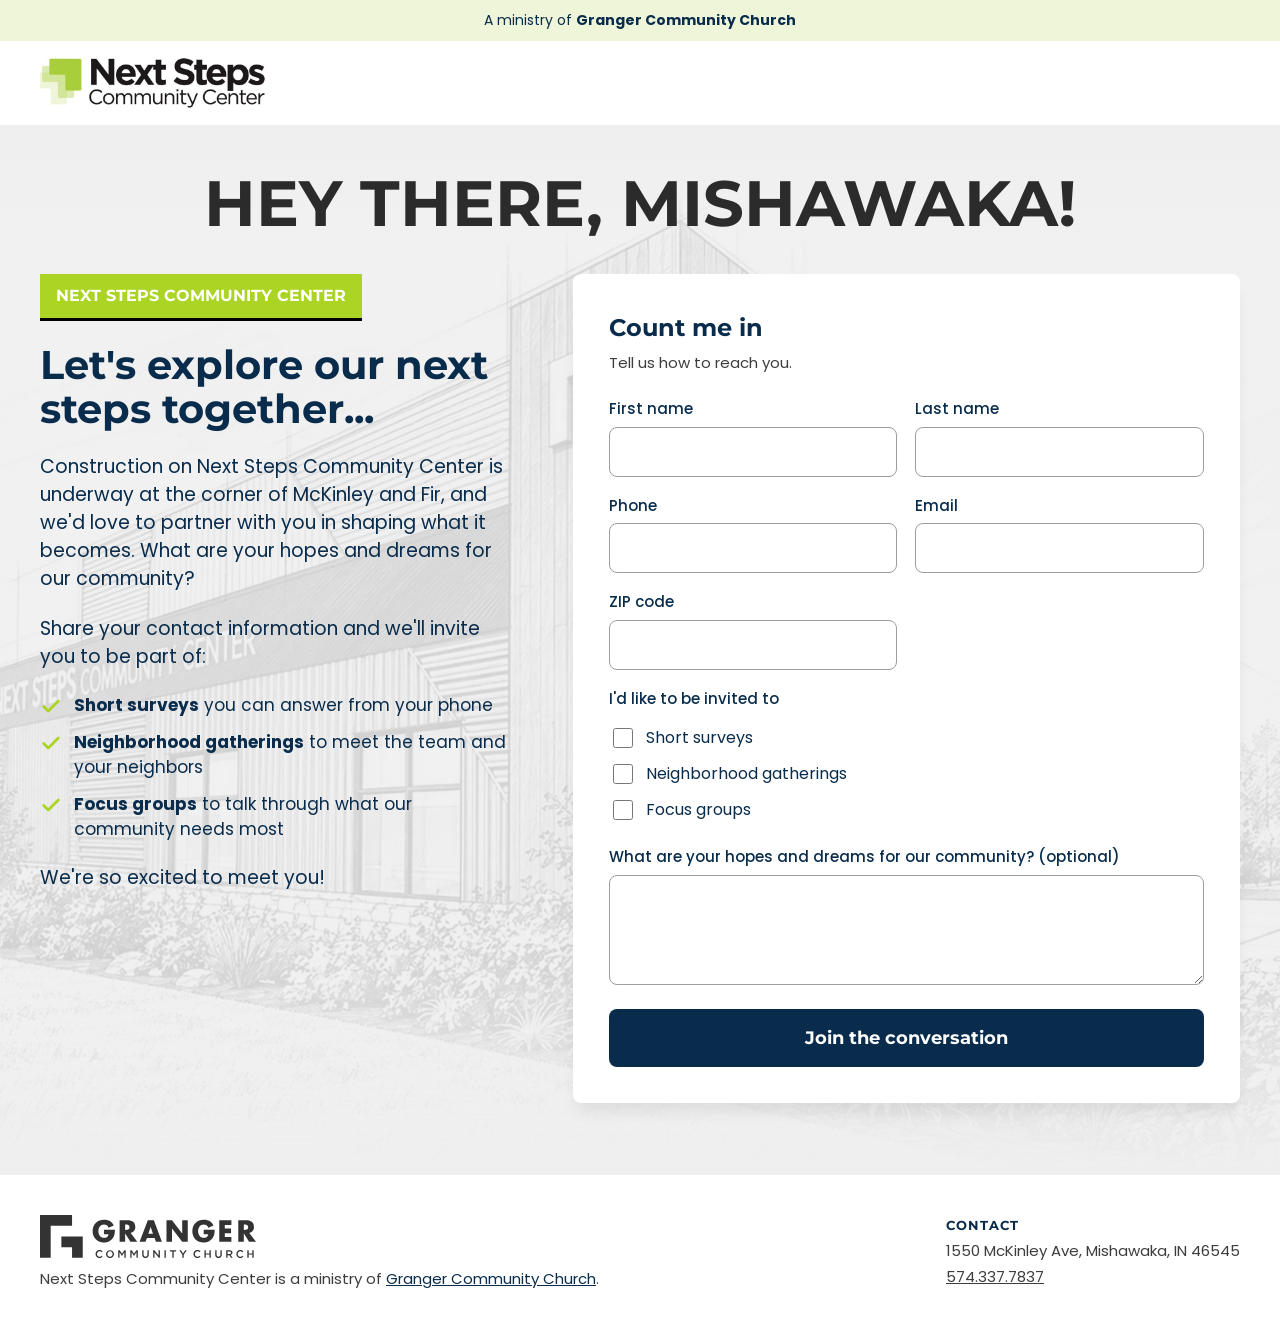
==== index.html @ ad93207d "Update headline, link Granger text, add favicon and building sketch background - Headline is now "He" ====
<!doctype html>
<html lang="en">
<head>
<meta charset="utf-8">
<meta name="viewport" content="width=device-width, initial-scale=1">
<title>Hey there, Mishawaka! | Next Steps Community Center</title>
<meta name="description" content="Construction on Next Steps Community Center is underway in Mishawaka. Share your contact information to join short surveys, neighborhood gatherings and focus groups.">
<meta property="og:title" content="Hey there, Mishawaka! | Next Steps Community Center">
<meta property="og:description" content="Help shape what Next Steps Community Center becomes. Join short surveys, neighborhood gatherings and focus groups.">
<meta property="og:url" content="https://mynextsteps.cc/">
<meta property="og:type" content="website">
<meta name="theme-color" content="#abd424">
<link rel="icon" href="favicon.svg" type="image/svg+xml">
<link rel="icon" href="favicon-32.png" type="image/png" sizes="32x32">
<link rel="apple-touch-icon" href="apple-touch-icon.png">
<link rel="preconnect" href="https://fonts.googleapis.com">
<link rel="preconnect" href="https://fonts.gstatic.com" crossorigin>
<link href="https://fonts.googleapis.com/css2?family=Montserrat:wght@700;800&family=Poppins:wght@400;500;600&display=swap" rel="stylesheet">
<style>
  /* Granger brand tokens (from grangerchurch.com). Montserrat stands in for Gotham. */
  :root {
    --navy: #092c4c;
    --green: #abd424;
    --green-tint: #eff5d9;
    --page: #efefef;
    --white: #ffffff;
    --title: #2c2b2c;
    --text-muted: #3d3d3d;
    --border: #9e9d9e;
    --radius: 8px;
    --shadow: 0 12px 16px -4px rgba(0, 0, 0, 0.08);
    --font-display: "Gotham", "Montserrat", system-ui, sans-serif;
    --font-body: "Poppins", system-ui, sans-serif;
  }
  *, *::before, *::after { box-sizing: border-box; }
  html { -webkit-text-size-adjust: 100%; }
  body { margin: 0; background: var(--page); color: var(--navy); font-family: var(--font-body); font-size: 16px; line-height: 1.5; }
  a { color: var(--navy); }
  a:hover { color: #2c9fa1; }
  a:focus-visible, button:focus-visible, input:focus-visible, textarea:focus-visible, select:focus-visible { outline: 3px solid var(--navy); outline-offset: 2px; }

  .topbar { background: var(--green-tint); font-size: 14px; text-align: center; padding: 10px 16px; }
  .topbar a { text-decoration: none; }
  .topbar a:hover { text-decoration: underline; }

  .header { background: var(--white); padding: 16px 24px; }
  .header-inner { max-width: 1200px; margin: 0 auto; }
  .header img { display: block; height: 52px; width: auto; }

  main { position: relative; isolation: isolate; padding: 48px 24px 72px; }
  /* Building sketch, heavily dimmed and faded at the edges so text stays readable. */
  main::before {
    content: ""; position: absolute; inset: 0; z-index: -1; pointer-events: none;
    background: url(assets/nscc-building-sketch.jpg) center 35% / cover no-repeat;
    background-image: image-set(url(assets/nscc-building-sketch.webp) type("image/webp"), url(assets/nscc-building-sketch.jpg) type("image/jpeg"));
    opacity: 0.12;
    -webkit-mask-image: linear-gradient(to bottom, transparent, #000 12%, #000 80%, transparent);
    mask-image: linear-gradient(to bottom, transparent, #000 12%, #000 80%, transparent);
  }
  .page-title { margin: 0 0 40px; text-align: center; font-family: var(--font-display); font-weight: 700; font-size: 64px; line-height: 0.95; text-transform: uppercase; color: var(--title); }
  .layout { max-width: 1200px; margin: 0 auto; display: grid; grid-template-columns: minmax(0, 5fr) minmax(0, 7fr); gap: 56px; align-items: start; }

  .intro { display: flex; flex-direction: column; gap: 22px; }
  .label { display: inline-block; width: fit-content; background: var(--green); color: var(--white); font-family: var(--font-display); font-weight: 700; text-transform: uppercase; line-height: 1; padding: 14px 16px; border-bottom: 3px solid #000; }
  .intro h2 { margin: 0; font-family: var(--font-display); font-weight: 700; font-size: 40px; line-height: 1.1; }
  .intro p { margin: 0; font-size: 19px; line-height: 28px; }
  .checks { list-style: none; margin: 0; padding: 0; display: flex; flex-direction: column; gap: 12px; font-size: 17px; line-height: 25px; }
  .checks li { display: flex; gap: 12px; }
  .checks svg { flex-shrink: 0; margin-top: 2px; }

  .form-card { background: var(--white); border-radius: var(--radius); box-shadow: var(--shadow); padding: 36px; }
  .form-card h3 { margin: 0 0 6px; font-family: var(--font-display); font-weight: 700; font-size: 24px; }
  .form-card .hint { margin: 0 0 24px; color: var(--text-muted); font-size: 15px; }
  .form-grid { display: grid; grid-template-columns: repeat(2, minmax(0, 1fr)); gap: 18px; }
  .field { display: flex; flex-direction: column; gap: 6px; font-size: 15px; font-weight: 500; }
  .field.full, fieldset.full, .submit { grid-column: 1 / -1; }
  .field input, .field textarea { font: inherit; font-weight: 400; font-size: 16px; padding: 12px 14px; border: 1px solid var(--border); border-radius: var(--radius); background: var(--white); color: var(--navy); }
  .field textarea { min-height: 110px; resize: vertical; }
  fieldset { border: 0; margin: 0; padding: 0; }
  legend { font-size: 15px; font-weight: 500; padding: 0 0 10px; }
  .choice { display: flex; align-items: center; gap: 10px; font-size: 16px; min-height: 36px; }
  .choice input { width: 20px; height: 20px; accent-color: var(--navy); }
  .submit { margin-top: 6px; background: var(--navy); color: var(--white); font-family: var(--font-display); font-weight: 700; font-size: 18px; border: 0; border-radius: var(--radius); padding: 18px; cursor: pointer; }
  .submit:active { background: #536b82; }

  footer { background: var(--white); padding: 40px 24px; font-size: 15px; color: var(--text-muted); }
  .footer-inner { max-width: 1200px; margin: 0 auto; display: flex; flex-wrap: wrap; justify-content: space-between; align-items: center; gap: 24px 48px; }
  .footer-brand { display: flex; flex-direction: column; gap: 10px; }
  .footer-brand svg { display: block; width: 216px; height: 43px; }
  .footer-contact { display: flex; flex-direction: column; gap: 4px; font-style: normal; }
  .footer-contact strong { color: var(--navy); font-family: var(--font-display); font-size: 13px; letter-spacing: 1px; text-transform: uppercase; }
  .footer-contact a { color: var(--text-muted); }

  @media (max-width: 900px) {
    main { padding: 32px 16px 56px; }
    main::before { bottom: auto; height: 168vw; background-size: 260% auto; background-position: 45% top; }
    .page-title { font-size: 40px; margin-bottom: 28px; }
    .layout { grid-template-columns: minmax(0, 1fr); gap: 32px; }
    .intro h2 { font-size: 30px; }
    .intro p { font-size: 17px; line-height: 26px; }
    .form-card { padding: 24px 20px; }
    .form-grid { grid-template-columns: minmax(0, 1fr); }
    .spacer { display: none; }
    .header { padding: 12px 16px; }
    .header img { height: 40px; }
    footer { padding: 32px 16px; }
  }
</style>
</head>
<body>

<div class="topbar"><a href="https://grangerchurch.com">A ministry of <strong>Granger Community Church</strong></a></div>

<header class="header">
  <div class="header-inner">
    <img src="[data-uri]" alt="Next Steps Community Center" width="226" height="52">
  </div>
</header>

<main>
  <h1 class="page-title">Hey there, Mishawaka!</h1>

  <div class="layout">
    <section class="intro" aria-labelledby="intro-heading">
      <span class="label">Next Steps Community Center</span>
      <h2 id="intro-heading">Let's explore our next steps together...</h2>
      <p>Construction on Next Steps Community Center is underway at the corner of McKinley and Fir, and we'd love to partner with you in shaping what it becomes. What are your hopes and dreams for our community?</p>
      <p>Share your contact information and we'll invite you to be part of:</p>
      <ul class="checks">
        <li><svg width="22" height="22" viewBox="0 0 24 24" fill="none" stroke="#abd424" stroke-width="3" stroke-linecap="round" stroke-linejoin="round" aria-hidden="true"><path d="M4 12.5l5 5L20 6.5"/></svg><span><strong>Short surveys</strong> you can answer from your phone</span></li>
        <li><svg width="22" height="22" viewBox="0 0 24 24" fill="none" stroke="#abd424" stroke-width="3" stroke-linecap="round" stroke-linejoin="round" aria-hidden="true"><path d="M4 12.5l5 5L20 6.5"/></svg><span><strong>Neighborhood gatherings</strong> to meet the team and your neighbors</span></li>
        <li><svg width="22" height="22" viewBox="0 0 24 24" fill="none" stroke="#abd424" stroke-width="3" stroke-linecap="round" stroke-linejoin="round" aria-hidden="true"><path d="M4 12.5l5 5L20 6.5"/></svg><span><strong>Focus groups</strong> to talk through what our community needs most</span></li>
      </ul>
      <p>We're so excited to meet you!</p>
    </section>

    <section class="form-card" aria-labelledby="form-heading">
      <h3 id="form-heading">Count me in</h3>
      <p class="hint">Tell us how to reach you.</p>

      <!-- =====================================================================
           PLACEHOLDER FORM. It does not submit and collects nothing.
           Replace everything from here to "END PLACEHOLDER FORM" with the
           real form embed code when it is ready.
           ===================================================================== -->
      <form class="form-grid" onsubmit="return false;" novalidate>
        <label class="field">First name<input type="text" name="first_name" autocomplete="given-name"></label>
        <label class="field">Last name<input type="text" name="last_name" autocomplete="family-name"></label>
        <label class="field">Phone<input type="tel" name="phone" autocomplete="tel"></label>
        <label class="field">Email<input type="email" name="email" autocomplete="email"></label>
        <label class="field">ZIP code<input type="text" name="zip" inputmode="numeric" autocomplete="postal-code"></label>
        <div class="spacer" aria-hidden="true"></div>
        <fieldset class="full">
          <legend>I'd like to be invited to</legend>
          <label class="choice"><input type="checkbox" name="interest" value="surveys">Short surveys</label>
          <label class="choice"><input type="checkbox" name="interest" value="gatherings">Neighborhood gatherings</label>
          <label class="choice"><input type="checkbox" name="interest" value="focus-groups">Focus groups</label>
        </fieldset>
        <label class="field full">What are your hopes and dreams for our community? (optional)<textarea name="hopes"></textarea></label>
        <button class="submit" type="button">Join the conversation</button>
      </form>
      <!-- ========================= END PLACEHOLDER FORM ======================== -->
    </section>
  </div>
</main>

<footer>
  <div class="footer-inner">
    <div class="footer-brand">
      <a href="https://grangerchurch.com" aria-label="Granger Community Church"><svg role="img" aria-hidden="true" focusable="false" width="216" height="43" viewBox="0 0 216 43" fill="none" xmlns="http://www.w3.org/2000/svg">
<path fill-rule="evenodd" clip-rule="evenodd" d="M42.7398 42.8531H32.0565V32.1415H21.3679V21.4245H42.7398V42.8531ZM32.0565 10.7116H10.6833V42.8531H0V0H32.0565V10.7116Z" fill="#333333"/>
<path d="M209.305 17.9379C210.685 17.6791 211.921 16.9214 212.78 15.8087C213.639 14.6961 214.061 13.3058 213.965 11.9021C213.965 7.34465 210.774 5.33093 206.563 5.33093H198.281V26.6963H203.821V18.48H203.88L209.112 26.6963H216L209.305 17.9379ZM203.821 9.58033H204.357C206.166 9.58033 208.196 9.922 208.196 12.2438C208.196 14.5655 206.166 14.9072 204.357 14.9072H203.821V9.58033Z" fill="#333333"/>
<path d="M191.388 10.035V5.32687H179.268V26.6963H191.388V21.9882H184.807V18.3024H191.046V13.5943H184.807V10.035H191.388Z" fill="#333333"/>
<path d="M163.677 14.766V19.1283H168.201C168.16 19.6694 168.01 20.1967 167.762 20.6787C167.513 21.1607 167.17 21.5876 166.754 21.934C166.337 22.2804 165.855 22.5392 165.337 22.6951C164.818 22.8509 164.274 22.9005 163.736 22.841C160.092 22.841 158.111 19.4687 158.111 16.1501C158.111 12.8316 160.012 9.4162 163.656 9.4162C164.685 9.41407 165.688 9.74315 166.517 10.355C167.345 10.9669 167.957 11.8293 168.26 12.8155L173.518 10.6067C172.716 8.74775 171.364 7.18021 169.646 6.11557C167.928 5.05093 165.925 4.54043 163.908 4.65295C157.041 4.65295 152.35 9.21577 152.35 16.1555C152.35 22.8733 157.015 27.4307 163.713 27.4307C165.408 27.513 167.097 27.1736 168.63 26.4427C170.162 25.7118 171.491 24.6122 172.497 23.2419C174.391 20.5784 174.618 17.915 174.657 14.7982L163.677 14.766Z" fill="#333333"/>
<path d="M126.477 26.6963H132.015V13.6024H132.069L142.211 26.6963H147.751V5.33224H142.211V18.3939H142.158L132.015 5.33224H126.477V26.6963Z" fill="#333333"/>
<path d="M114.594 22.9822L115.981 26.6949H121.884L113.86 5.33224H107.813L99.6189 26.6963H105.498L106.966 22.9836L114.594 22.9822ZM112.942 18.7328H108.337L110.626 11.9343H110.679L112.942 18.7328Z" fill="#333333"/>
<path d="M90.63 17.9379C92.0094 17.6791 93.246 16.9214 94.1049 15.8087C94.9639 14.6961 95.3854 13.3058 95.2894 11.9021C95.2894 7.34465 92.0991 5.33093 87.8878 5.33093H79.606V26.6963H85.1455V18.48H85.2045L90.4368 26.6963H97.3314L90.6367 17.9379H90.63ZM85.1455 9.58033H85.6821C87.4906 9.58033 89.5205 9.922 89.5205 12.2438C89.5205 14.5655 87.4906 14.9072 85.6821 14.9072H85.1455V9.58033Z" fill="#333333"/>
<path d="M63.9722 14.7659V19.1283H68.4908C68.4496 19.6694 68.3002 20.1966 68.0516 20.6787C67.803 21.1607 67.4601 21.5876 67.0435 21.934C66.6269 22.2804 66.1451 22.5392 65.6267 22.695C65.1082 22.8509 64.5638 22.9005 64.0259 22.841C60.382 22.841 58.4058 19.4687 58.4058 16.1501C58.4058 12.8316 60.2962 9.41619 63.94 9.41619C64.9705 9.4132 65.9749 9.74142 66.8058 10.3527C67.6366 10.964 68.2502 11.8262 68.5565 12.8127L73.8089 10.604C73.0074 8.74583 71.6569 7.1788 69.9395 6.11421C68.2221 5.04961 66.2204 4.53866 64.2043 4.65024C57.3379 4.62334 52.6463 9.2023 52.6463 16.1259C52.5759 17.6331 52.8217 19.1384 53.3677 20.5445C53.9138 21.9505 54.748 23.2261 55.8164 24.2887C56.8848 25.3513 58.1637 26.1774 59.5704 26.7135C60.9771 27.2496 62.4803 27.4839 63.9829 27.4011C65.6787 27.4828 67.3683 27.1432 68.9016 26.4124C70.4349 25.6816 71.7644 24.5824 72.7719 23.2123C74.6609 20.5488 74.8876 17.8854 74.9319 14.7686L63.9722 14.7659Z" fill="#333333"/>
<path d="M59.4644 42.9782C60.05 42.9971 60.6325 42.8849 61.1695 42.6499C61.7065 42.4149 62.1845 42.063 62.5689 41.6196L61.7049 40.7372C61.4273 41.0462 61.0885 41.2939 60.7102 41.4644C60.3318 41.6348 59.9221 41.7243 59.5073 41.7272C59.1628 41.7204 58.8231 41.6444 58.5083 41.5038C58.1935 41.3632 57.91 41.1608 57.6745 40.9085C57.4391 40.6562 57.2564 40.3592 57.1373 40.035C57.0182 39.7108 56.9651 39.3659 56.9811 39.0207C56.9643 38.6757 57.0169 38.3307 57.1358 38.0065C57.2547 37.6822 57.4374 37.3852 57.6731 37.1332C57.9088 36.8812 58.1927 36.6793 58.5078 36.5396C58.8229 36.3998 59.1628 36.325 59.5073 36.3196C59.9124 36.3269 60.3119 36.4149 60.6827 36.5784C61.0535 36.7419 61.3882 36.9777 61.6673 37.272L62.5313 36.2712C62.1414 35.8756 61.6738 35.5655 61.1581 35.3606C60.6424 35.1557 60.0899 35.0604 59.5355 35.0807C59.0133 35.0705 58.4943 35.1661 58.0099 35.362C57.5255 35.5579 57.0855 35.8499 56.7165 36.2205C56.3474 36.5912 56.0569 37.0328 55.8624 37.5189C55.6679 38.0049 55.5733 38.5254 55.5845 39.049C55.5729 39.5673 55.6655 40.0827 55.8567 40.5645C56.048 41.0462 56.3339 41.4844 56.6976 41.8531C57.0612 42.2217 57.4951 42.5132 57.9734 42.7102C58.4518 42.9072 58.9648 43.0057 59.4818 42.9997L59.4644 42.9782ZM69.9921 42.9782C70.5175 42.99 71.04 42.8957 71.5284 42.7011C72.0169 42.5066 72.4614 42.2156 72.8355 41.8454C73.2097 41.4753 73.5058 41.0336 73.7065 40.5465C73.9071 40.0595 74.0081 39.5369 74.0035 39.01C73.9612 37.974 73.521 36.9946 72.7749 36.2766C72.0289 35.5586 71.0349 35.1576 70.0008 35.1576C68.9667 35.1576 67.9726 35.5586 67.2266 36.2766C66.4806 36.9946 66.0404 37.974 65.9981 39.01C65.9912 39.5354 66.0903 40.0568 66.2893 40.5428C66.4884 41.0289 66.7833 41.4697 67.1564 41.8386C67.5296 42.2076 67.9732 42.4972 68.4607 42.69C68.9482 42.8828 69.4695 42.9749 69.9934 42.9607L69.9921 42.9782ZM69.9921 41.7272C69.6422 41.7259 69.2961 41.6544 68.9743 41.5168C68.6524 41.3792 68.3613 41.1783 68.1182 40.926C67.8751 40.6737 67.6849 40.3751 67.5588 40.0479C67.4326 39.7206 67.3732 39.3714 67.384 39.0207C67.3701 38.6713 67.4266 38.3227 67.5503 37.9958C67.674 37.6689 67.8623 37.3704 68.1038 37.1181C68.3454 36.8659 68.6352 36.6652 68.956 36.528C69.2768 36.3908 69.6219 36.3199 69.9706 36.3196C70.3198 36.3223 70.665 36.3949 70.9859 36.5331C71.3067 36.6713 71.5969 36.8723 71.8393 37.1244C72.0817 37.3765 72.2715 37.6745 72.3975 38.0011C72.5236 38.3276 72.5833 38.6761 72.5733 39.0261C72.5887 39.3754 72.5334 39.7242 72.4106 40.0515C72.2877 40.3787 72.1 40.6776 71.8588 40.9301C71.6175 41.1826 71.3277 41.3834 71.0068 41.5204C70.686 41.6574 70.3408 41.7277 69.9921 41.7272ZM78.1866 42.8424H79.5095V37.3487L81.9069 40.9484H81.9499L84.3876 37.3487V42.8424H85.7373V35.183H84.3017L81.97 38.8149L79.6436 35.183H78.2081V42.8424H78.1866ZM90.2612 42.8424H91.584V37.3487L93.9815 40.9484H94.0244L96.4621 37.3487V42.8424H97.8037V35.183H96.3749L94.0432 38.8149L91.7168 35.183H90.2813V42.8424H90.2612ZM105.474 42.9675C105.929 43.0064 106.387 42.9426 106.814 42.7809C107.241 42.6193 107.627 42.3637 107.943 42.0331C108.258 41.7024 108.496 41.3051 108.639 40.8702C108.782 40.4353 108.826 39.9739 108.767 39.5198V35.183H107.434V39.6059C107.434 41.0183 106.705 41.7326 105.511 41.7326C104.317 41.7326 103.573 40.9753 103.573 39.5669V35.183H102.231V39.6059C102.177 40.0512 102.222 40.5031 102.364 40.9287C102.505 41.3544 102.74 41.743 103.05 42.0664C103.36 42.3899 103.738 42.64 104.157 42.7987C104.575 42.9573 105.024 43.0205 105.47 42.9836L105.474 42.9675ZM113.188 42.8424H114.511V37.381L118.771 42.8424H119.899V35.183H118.576V40.4897L114.452 35.1803H113.211V42.8397L113.188 42.8424ZM124.482 42.8424H125.823V35.183H124.482V42.8424ZM132.332 42.8424H133.687V36.4178H136.116V35.1843H129.921V36.4353H132.35V42.8437L132.332 42.8424ZM142.367 42.8424H143.722V39.7848L146.783 35.1843H145.223L143.063 38.5728L140.942 35.1843H139.323L142.367 39.8346V42.8598V42.8424ZM157.358 42.9769C157.944 42.9957 158.526 42.8836 159.063 42.6486C159.6 42.4136 160.078 42.0616 160.463 41.6183L159.599 40.7358C159.321 41.0449 158.982 41.2925 158.604 41.463C158.225 41.6335 157.816 41.723 157.401 41.7259C157.056 41.7191 156.717 41.6431 156.402 41.5025C156.087 41.3619 155.804 41.1595 155.568 40.9072C155.333 40.6549 155.15 40.3579 155.031 40.0336C154.912 39.7094 154.859 39.3645 154.875 39.0194C154.858 38.6745 154.911 38.3299 155.03 38.0058C155.149 37.6818 155.331 37.3851 155.567 37.1332C155.802 36.8814 156.086 36.6796 156.401 36.5398C156.716 36.4001 157.055 36.3252 157.4 36.3196C157.805 36.3269 158.204 36.4149 158.575 36.5784C158.946 36.7419 159.281 36.9777 159.56 37.272L160.424 36.2712C160.034 35.8756 159.566 35.5655 159.05 35.3606C158.535 35.1557 157.982 35.0604 157.428 35.0807C156.906 35.0705 156.387 35.1661 155.902 35.362C155.418 35.5579 154.978 35.8499 154.609 36.2205C154.24 36.5912 153.949 37.0328 153.755 37.5189C153.56 38.0049 153.466 38.5254 153.477 39.049C153.465 39.5673 153.558 40.0827 153.749 40.5645C153.94 41.0462 154.226 41.4844 154.59 41.8531C154.953 42.2217 155.387 42.5132 155.866 42.7102C156.344 42.9072 156.857 43.0057 157.374 42.9997L157.358 42.9769ZM164.446 42.8424H165.795V39.5951H169.445V42.8424H170.788V35.183H169.446V38.3764H165.797V35.183H164.447L164.446 42.8424ZM178.482 42.9675C178.937 43.0064 179.395 42.9426 179.822 42.7809C180.249 42.6193 180.635 42.3637 180.951 42.0331C181.266 41.7024 181.505 41.3051 181.647 40.8702C181.79 40.4353 181.834 39.9739 181.775 39.5198V35.183H180.434V39.6059C180.434 41.0183 179.7 41.7326 178.506 41.7326C177.312 41.7326 176.567 40.9753 176.567 39.5669V35.183H175.239V39.6059C175.185 40.0512 175.23 40.5031 175.372 40.9287C175.513 41.3544 175.748 41.743 176.058 42.0664C176.368 42.3899 176.746 42.64 177.165 42.7987C177.583 42.9573 178.032 43.0205 178.478 42.9836L178.482 42.9675ZM186.196 42.8424H187.546V40.1682H189.229L191.108 42.8424H192.727L190.66 39.9354C191.186 39.824 191.657 39.5303 191.99 39.1058C192.322 38.6814 192.495 38.1532 192.479 37.6137C192.486 37.3092 192.434 37.0062 192.325 36.7221C192.215 36.438 192.051 36.1782 191.842 35.9578C191.234 35.418 190.439 35.1401 189.628 35.1843H186.216V42.8437L186.196 42.8424ZM187.546 38.9723V36.3963H189.5C190.499 36.3963 191.088 36.8456 191.088 37.6688C191.088 38.4477 190.477 38.9521 189.511 38.9521L187.546 38.9723ZM200.237 42.9782C200.824 42.9967 201.407 42.8843 201.945 42.6494C202.482 42.4144 202.962 42.0627 203.347 41.6196L202.478 40.7372C202.201 41.0458 201.863 41.2933 201.486 41.4637C201.108 41.6342 200.7 41.7239 200.286 41.7272C199.941 41.7204 199.601 41.6444 199.287 41.5038C198.972 41.3632 198.688 41.1608 198.453 40.9085C198.217 40.6562 198.035 40.3592 197.916 40.035C197.797 39.7108 197.743 39.3659 197.759 39.0207C197.736 38.6715 197.783 38.3211 197.899 37.9908C198.015 37.6606 198.197 37.3574 198.433 37.0997C198.669 36.842 198.955 36.6352 199.274 36.4918C199.592 36.3485 199.937 36.2716 200.286 36.2658C200.691 36.2724 201.091 36.3601 201.461 36.5236C201.832 36.6872 202.167 36.9233 202.446 37.2182L203.31 36.2174C202.92 35.821 202.453 35.5104 201.937 35.3054C201.421 35.1004 200.868 35.0056 200.314 35.0269C199.792 35.0166 199.273 35.1123 198.789 35.3083C198.305 35.5042 197.865 35.7963 197.497 36.167C197.128 36.5378 196.838 36.9794 196.644 37.4654C196.45 37.9515 196.356 38.4718 196.368 38.9952C196.356 39.5132 196.448 40.0283 196.638 40.5099C196.829 40.9916 197.114 41.4298 197.477 41.7985C197.84 42.1672 198.274 42.4588 198.752 42.6559C199.23 42.853 199.742 42.9517 200.259 42.9459L200.237 42.9782ZM207.331 42.8437H208.672V39.5951H212.327V42.8424H213.668V35.183H212.327V38.3764H208.675V35.183H207.333L207.331 42.8437Z" fill="#333333"/>
</svg></a>
      <span>Next Steps Community Center is a ministry of <a href="https://grangerchurch.com">Granger Community Church</a>.</span>
    </div>
    <address class="footer-contact">
      <strong>Contact</strong>
      <span>1550 McKinley Ave, Mishawaka, IN 46545</span>
      <a href="tel:+15743377837">574.337.7837</a>
    </address>
  </div>
</footer>

</body>
</html>
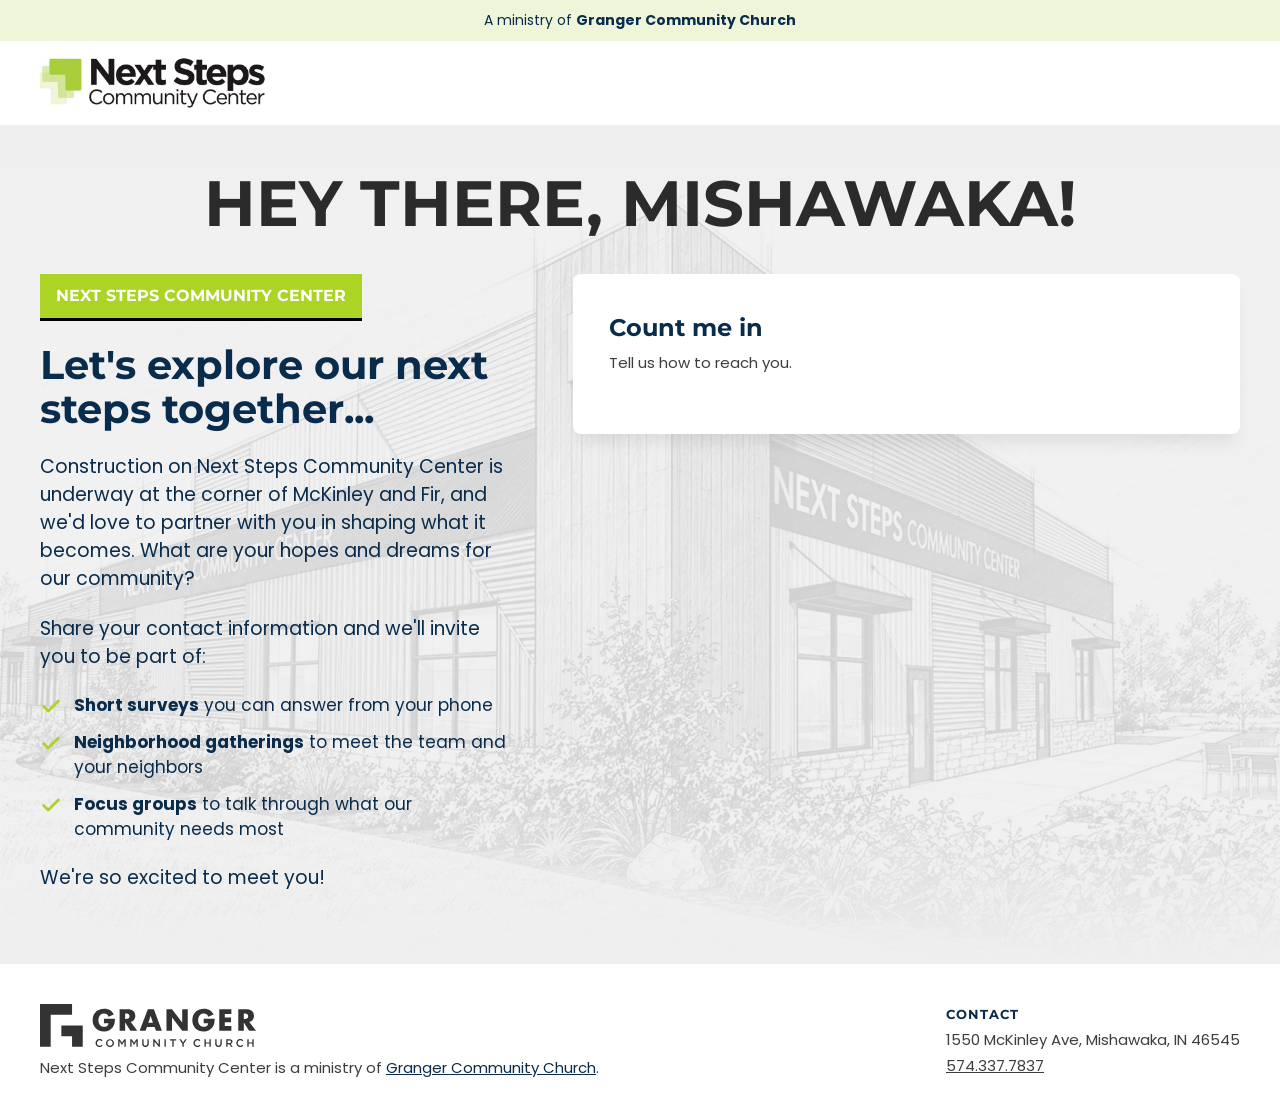
==== commit 4267dfef: "Replace placeholder form with MinistryPlatform Custom Form widget - Embed mpp-custom-form (MPWidgets" ====
--- a/index.html
+++ b/index.html
@@ -138,28 +138,25 @@
       <h3 id="form-heading">Count me in</h3>
       <p class="hint">Tell us how to reach you.</p>
 
-      <!-- =====================================================================
-           PLACEHOLDER FORM. It does not submit and collects nothing.
-           Replace everything from here to "END PLACEHOLDER FORM" with the
-           real form embed code when it is ready.
-           ===================================================================== -->
-      <form class="form-grid" onsubmit="return false;" novalidate>
-        <label class="field">First name<input type="text" name="first_name" autocomplete="given-name"></label>
-        <label class="field">Last name<input type="text" name="last_name" autocomplete="family-name"></label>
-        <label class="field">Phone<input type="tel" name="phone" autocomplete="tel"></label>
-        <label class="field">Email<input type="email" name="email" autocomplete="email"></label>
-        <label class="field">ZIP code<input type="text" name="zip" inputmode="numeric" autocomplete="postal-code"></label>
-        <div class="spacer" aria-hidden="true"></div>
-        <fieldset class="full">
-          <legend>I'd like to be invited to</legend>
-          <label class="choice"><input type="checkbox" name="interest" value="surveys">Short surveys</label>
-          <label class="choice"><input type="checkbox" name="interest" value="gatherings">Neighborhood gatherings</label>
-          <label class="choice"><input type="checkbox" name="interest" value="focus-groups">Focus groups</label>
-        </fieldset>
-        <label class="field full">What are your hopes and dreams for our community? (optional)<textarea name="hopes"></textarea></label>
-        <button class="submit" type="button">Join the conversation</button>
-      </form>
-      <!-- ========================= END PLACEHOLDER FORM ======================== -->
+      <!-- MinistryPlatform Custom Form widget. It renders in a shadow root, so its
+           styles live in mp-form.css (loaded via customcss), not in this page.
+           The script id must stay "MPWidgets"; the loader reads it to find the API. -->
+      <script id="MPWidgets" src="https://my.grangerchurch.com/widgets/dist/MPWidgets.js"></script>
+      <mpp-custom-form formguid="0ded7757-68e7-414f-b9f5-e50b395996b5" customcss="mp-form.css"></mpp-custom-form>
+      <script>
+        // MP can't rename the submit button per form, so relabel it here. The widget
+        // can re-render, so keep watching; only the default "Submit" text is replaced.
+        customElements.whenDefined("mpp-custom-form").then(function () {
+          var root = document.querySelector("mpp-custom-form").shadowRoot;
+          if (!root) return;
+          var relabel = function () {
+            var button = root.getElementById("submitButton");
+            if (button && button.value === "Submit") button.value = "Join the conversation";
+          };
+          new MutationObserver(relabel).observe(root, { childList: true, subtree: true });
+          relabel();
+        });
+      </script>
     </section>
   </div>
 </main>
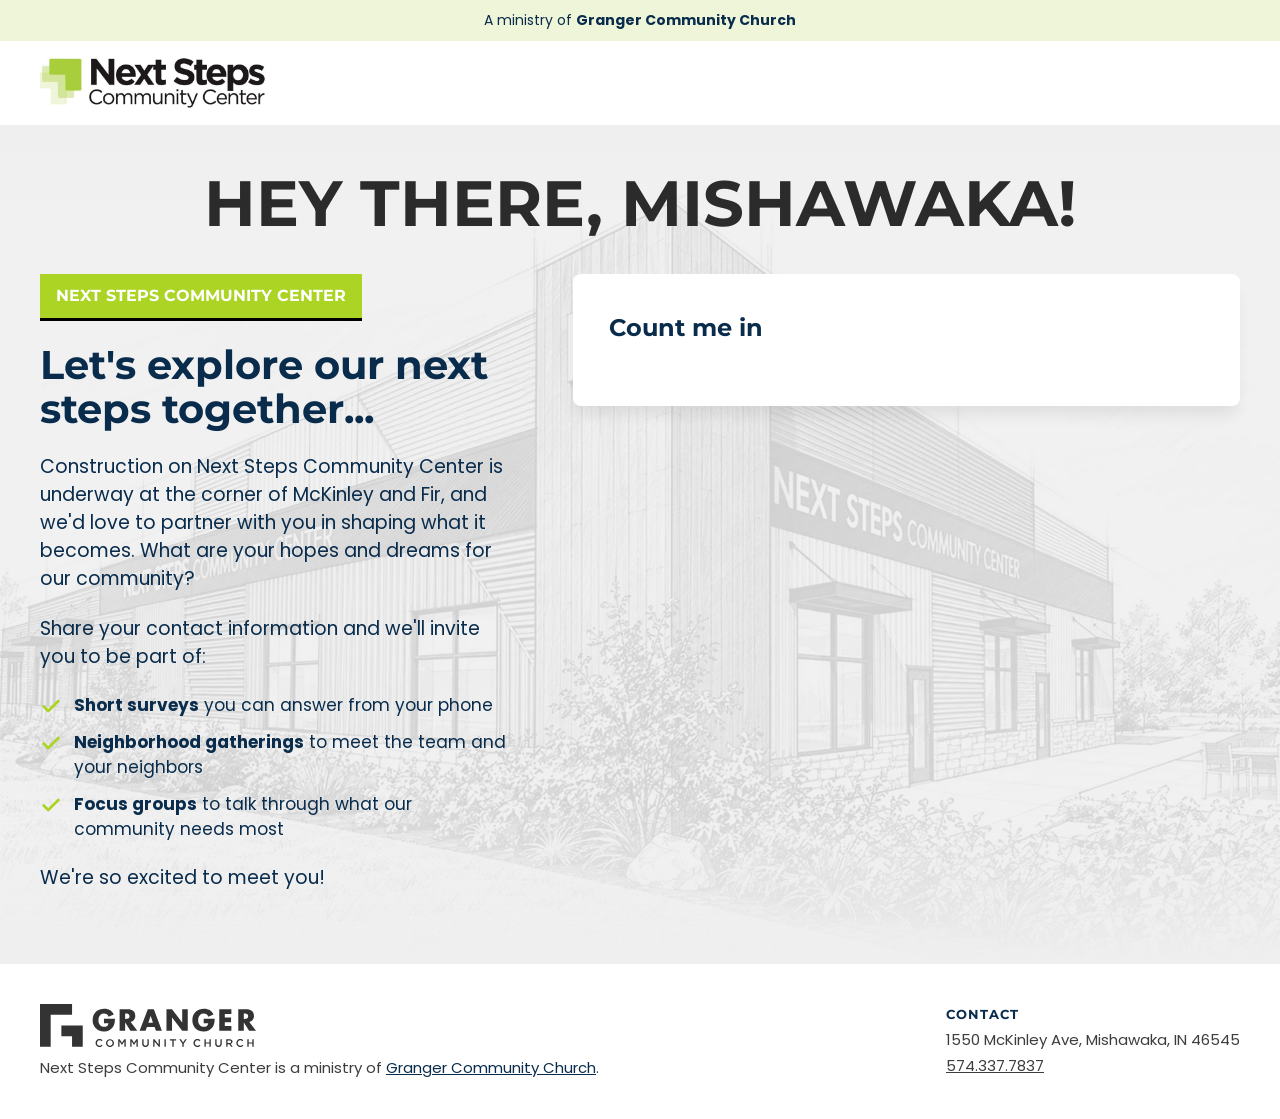
==== commit c2a25704: "Remove "Tell us how to reach you." hint above the form Drop the hint line under "Count me in" and it" ====
--- a/index.html
+++ b/index.html
@@ -69,8 +69,7 @@
   .checks svg { flex-shrink: 0; margin-top: 2px; }
 
   .form-card { background: var(--white); border-radius: var(--radius); box-shadow: var(--shadow); padding: 36px; }
-  .form-card h3 { margin: 0 0 6px; font-family: var(--font-display); font-weight: 700; font-size: 24px; }
-  .form-card .hint { margin: 0 0 24px; color: var(--text-muted); font-size: 15px; }
+  .form-card h3 { margin: 0 0 24px; font-family: var(--font-display); font-weight: 700; font-size: 24px; }
   .form-grid { display: grid; grid-template-columns: repeat(2, minmax(0, 1fr)); gap: 18px; }
   .field { display: flex; flex-direction: column; gap: 6px; font-size: 15px; font-weight: 500; }
   .field.full, fieldset.full, .submit { grid-column: 1 / -1; }
@@ -136,22 +135,26 @@
 
     <section class="form-card" aria-labelledby="form-heading">
       <h3 id="form-heading">Count me in</h3>
-      <p class="hint">Tell us how to reach you.</p>
 
-      <!-- MinistryPlatform Custom Form widget. It renders in a shadow root, so its
-           styles live in mp-form.css (loaded via customcss), not in this page.
-           The script id must stay "MPWidgets"; the loader reads it to find the API. -->
+      <!-- MinistryPlatform Subscribe to Publication widget (publication 23, Next Steps
+           Community Center Neighbors). Signing up emails a verification link; the
+           subscription completes when that link brings the person back to returnurl
+           with ?mpp-verify-id=..., and the widget on this page confirms it.
+           It renders in a shadow root, so its styles live in mp-form.css (loaded via
+           customcss), not in this page. The script id must stay "MPWidgets"; the
+           loader reads it to find the API. -->
       <script id="MPWidgets" src="https://my.grangerchurch.com/widgets/dist/MPWidgets.js"></script>
-      <mpp-custom-form formguid="0ded7757-68e7-414f-b9f5-e50b395996b5" customcss="mp-form.css"></mpp-custom-form>
+      <mpp-subscribe-to-publication publicationid="23" returnurl="https://mynextsteps.cc/" verificationemailtemplateid="167276" customcss="mp-form.css"></mpp-subscribe-to-publication>
       <script>
-        // MP can't rename the submit button per form, so relabel it here. The widget
-        // can re-render, so keep watching; only the default "Submit" text is replaced.
-        customElements.whenDefined("mpp-custom-form").then(function () {
-          var root = document.querySelector("mpp-custom-form").shadowRoot;
+        // MP can't rename the button per widget, so relabel it here. The widget
+        // can re-render, so keep watching.
+        customElements.whenDefined("mpp-subscribe-to-publication").then(function () {
+          var root = document.querySelector("mpp-subscribe-to-publication").shadowRoot;
           if (!root) return;
+          var label = "Join the conversation";
           var relabel = function () {
-            var button = root.getElementById("submitButton");
-            if (button && button.value === "Submit") button.value = "Join the conversation";
+            var button = root.getElementById("verificationButton");
+            if (button && button.value !== label) button.value = label;
           };
           new MutationObserver(relabel).observe(root, { childList: true, subtree: true });
           relabel();
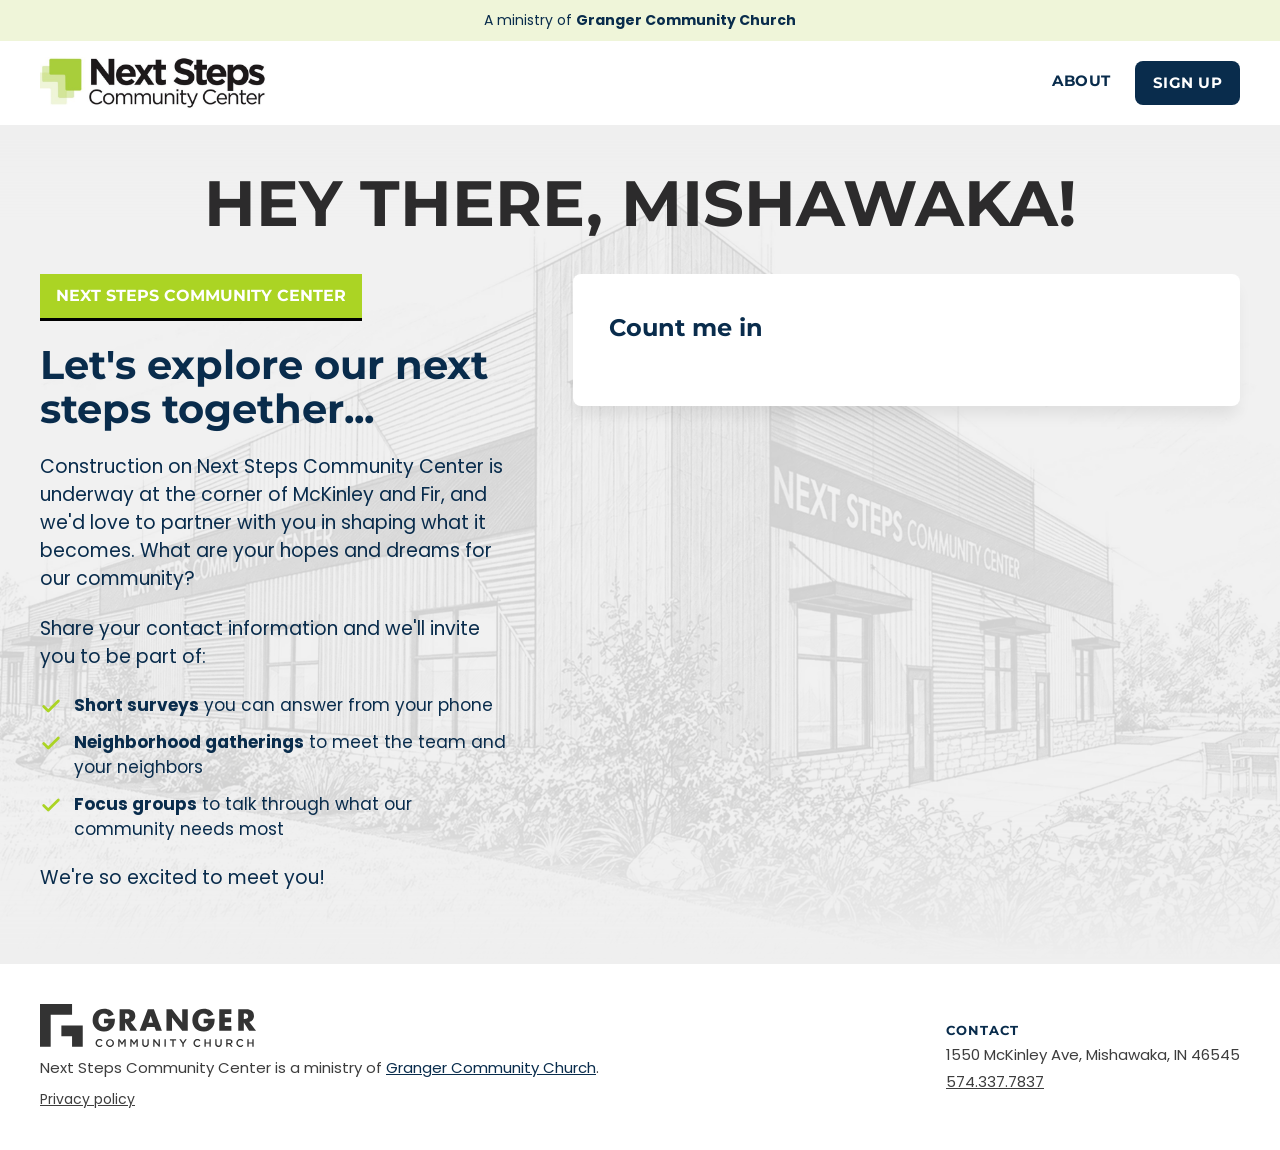
==== commit ad735117: "Add About page, header nav and Google Analytics About page (about/index.html, served at /about/): ne" ====
--- a/index.html
+++ b/index.html
@@ -16,95 +16,8 @@
 <link rel="preconnect" href="https://fonts.googleapis.com">
 <link rel="preconnect" href="https://fonts.gstatic.com" crossorigin>
 <link href="https://fonts.googleapis.com/css2?family=Montserrat:wght@700;800&family=Poppins:wght@400;500;600&display=swap" rel="stylesheet">
-<style>
-  /* Granger brand tokens (from grangerchurch.com). Montserrat stands in for Gotham. */
-  :root {
-    --navy: #092c4c;
-    --green: #abd424;
-    --green-tint: #eff5d9;
-    --page: #efefef;
-    --white: #ffffff;
-    --title: #2c2b2c;
-    --text-muted: #3d3d3d;
-    --border: #9e9d9e;
-    --radius: 8px;
-    --shadow: 0 12px 16px -4px rgba(0, 0, 0, 0.08);
-    --font-display: "Gotham", "Montserrat", system-ui, sans-serif;
-    --font-body: "Poppins", system-ui, sans-serif;
-  }
-  *, *::before, *::after { box-sizing: border-box; }
-  html { -webkit-text-size-adjust: 100%; }
-  body { margin: 0; background: var(--page); color: var(--navy); font-family: var(--font-body); font-size: 16px; line-height: 1.5; }
-  a { color: var(--navy); }
-  a:hover { color: #2c9fa1; }
-  a:focus-visible, button:focus-visible, input:focus-visible, textarea:focus-visible, select:focus-visible { outline: 3px solid var(--navy); outline-offset: 2px; }
-
-  .topbar { background: var(--green-tint); font-size: 14px; text-align: center; padding: 10px 16px; }
-  .topbar a { text-decoration: none; }
-  .topbar a:hover { text-decoration: underline; }
-
-  .header { background: var(--white); padding: 16px 24px; }
-  .header-inner { max-width: 1200px; margin: 0 auto; }
-  .header img { display: block; height: 52px; width: auto; }
-
-  main { position: relative; isolation: isolate; padding: 48px 24px 72px; }
-  /* Building sketch, heavily dimmed and faded at the edges so text stays readable. */
-  main::before {
-    content: ""; position: absolute; inset: 0; z-index: -1; pointer-events: none;
-    background: url(assets/nscc-building-sketch.jpg) center 35% / cover no-repeat;
-    background-image: image-set(url(assets/nscc-building-sketch.webp) type("image/webp"), url(assets/nscc-building-sketch.jpg) type("image/jpeg"));
-    opacity: 0.12;
-    -webkit-mask-image: linear-gradient(to bottom, transparent, #000 12%, #000 80%, transparent);
-    mask-image: linear-gradient(to bottom, transparent, #000 12%, #000 80%, transparent);
-  }
-  .page-title { margin: 0 0 40px; text-align: center; font-family: var(--font-display); font-weight: 700; font-size: 64px; line-height: 0.95; text-transform: uppercase; color: var(--title); }
-  .layout { max-width: 1200px; margin: 0 auto; display: grid; grid-template-columns: minmax(0, 5fr) minmax(0, 7fr); gap: 56px; align-items: start; }
-
-  .intro { display: flex; flex-direction: column; gap: 22px; }
-  .label { display: inline-block; width: fit-content; background: var(--green); color: var(--white); font-family: var(--font-display); font-weight: 700; text-transform: uppercase; line-height: 1; padding: 14px 16px; border-bottom: 3px solid #000; }
-  .intro h2 { margin: 0; font-family: var(--font-display); font-weight: 700; font-size: 40px; line-height: 1.1; }
-  .intro p { margin: 0; font-size: 19px; line-height: 28px; }
-  .checks { list-style: none; margin: 0; padding: 0; display: flex; flex-direction: column; gap: 12px; font-size: 17px; line-height: 25px; }
-  .checks li { display: flex; gap: 12px; }
-  .checks svg { flex-shrink: 0; margin-top: 2px; }
-
-  .form-card { background: var(--white); border-radius: var(--radius); box-shadow: var(--shadow); padding: 36px; }
-  .form-card h3 { margin: 0 0 24px; font-family: var(--font-display); font-weight: 700; font-size: 24px; }
-  .form-grid { display: grid; grid-template-columns: repeat(2, minmax(0, 1fr)); gap: 18px; }
-  .field { display: flex; flex-direction: column; gap: 6px; font-size: 15px; font-weight: 500; }
-  .field.full, fieldset.full, .submit { grid-column: 1 / -1; }
-  .field input, .field textarea { font: inherit; font-weight: 400; font-size: 16px; padding: 12px 14px; border: 1px solid var(--border); border-radius: var(--radius); background: var(--white); color: var(--navy); }
-  .field textarea { min-height: 110px; resize: vertical; }
-  fieldset { border: 0; margin: 0; padding: 0; }
-  legend { font-size: 15px; font-weight: 500; padding: 0 0 10px; }
-  .choice { display: flex; align-items: center; gap: 10px; font-size: 16px; min-height: 36px; }
-  .choice input { width: 20px; height: 20px; accent-color: var(--navy); }
-  .submit { margin-top: 6px; background: var(--navy); color: var(--white); font-family: var(--font-display); font-weight: 700; font-size: 18px; border: 0; border-radius: var(--radius); padding: 18px; cursor: pointer; }
-  .submit:active { background: #536b82; }
-
-  footer { background: var(--white); padding: 40px 24px; font-size: 15px; color: var(--text-muted); }
-  .footer-inner { max-width: 1200px; margin: 0 auto; display: flex; flex-wrap: wrap; justify-content: space-between; align-items: center; gap: 24px 48px; }
-  .footer-brand { display: flex; flex-direction: column; gap: 10px; }
-  .footer-brand svg { display: block; width: 216px; height: 43px; }
-  .footer-contact { display: flex; flex-direction: column; gap: 4px; font-style: normal; }
-  .footer-contact strong { color: var(--navy); font-family: var(--font-display); font-size: 13px; letter-spacing: 1px; text-transform: uppercase; }
-  .footer-contact a { color: var(--text-muted); }
-
-  @media (max-width: 900px) {
-    main { padding: 32px 16px 56px; }
-    main::before { bottom: auto; height: 168vw; background-size: 260% auto; background-position: 45% top; }
-    .page-title { font-size: 40px; margin-bottom: 28px; }
-    .layout { grid-template-columns: minmax(0, 1fr); gap: 32px; }
-    .intro h2 { font-size: 30px; }
-    .intro p { font-size: 17px; line-height: 26px; }
-    .form-card { padding: 24px 20px; }
-    .form-grid { grid-template-columns: minmax(0, 1fr); }
-    .spacer { display: none; }
-    .header { padding: 12px 16px; }
-    .header img { height: 40px; }
-    footer { padding: 32px 16px; }
-  }
-</style>
+<link rel="stylesheet" href="site.css">
+<script src="analytics.js"></script>
 </head>
 <body>
 
@@ -112,7 +25,11 @@
 
 <header class="header">
   <div class="header-inner">
-    <img src="[data-uri]" alt="Next Steps Community Center" width="226" height="52">
+    <a href="/" class="header-logo" aria-current="page"><img src="assets/nscc-logo.jpg" alt="Next Steps Community Center" width="226" height="52"></a>
+    <nav class="nav" aria-label="Main">
+      <a href="/about/">About</a>
+      <a href="#sign-up" class="nav-cta">Sign up</a>
+    </nav>
   </div>
 </header>
 
@@ -133,7 +50,7 @@
       <p>We're so excited to meet you!</p>
     </section>
 
-    <section class="form-card" aria-labelledby="form-heading">
+    <section class="form-card" id="sign-up" aria-labelledby="form-heading">
       <h3 id="form-heading">Count me in</h3>
 
       <!-- MinistryPlatform Subscribe to Publication widget (publication 23, Next Steps
@@ -146,18 +63,32 @@
       <script id="MPWidgets" src="https://my.grangerchurch.com/widgets/dist/MPWidgets.js"></script>
       <mpp-subscribe-to-publication publicationid="23" returnurl="https://mynextsteps.cc/" verificationemailtemplateid="167276" customcss="mp-form.css"></mpp-subscribe-to-publication>
       <script>
-        // MP can't rename the button per widget, so relabel it here. The widget
-        // can re-render, so keep watching.
+        // Two jobs that need to reach into the widget's open shadow root, re-run on
+        // every re-render:
+        // 1. MP can't rename the button per widget, so relabel it here.
+        // 2. Analytics. The widget shows a green success alert twice in a sign-up:
+        //    after the form is sent (verification email on its way) and after the
+        //    email link brings the person back with ?mpp-verify-id (subscribed).
+        //    No form values are sent to GA.
         customElements.whenDefined("mpp-subscribe-to-publication").then(function () {
           var root = document.querySelector("mpp-subscribe-to-publication").shadowRoot;
           if (!root) return;
           var label = "Join the conversation";
-          var relabel = function () {
+          var verifying = new URLSearchParams(location.search).has("mpp-verify-id");
+          var tracked = {};
+          var update = function () {
             var button = root.getElementById("verificationButton");
             if (button && button.value !== label) button.value = label;
+
+            var alert = root.getElementById("resultMessageContainer");
+            if (!alert || alert.style.display === "none" || !alert.classList.contains("mppw-alert__success")) return;
+            var name = verifying ? "sign_up" : "sign_up_email_sent";
+            if (tracked[name] || typeof window.gtag !== "function") return;
+            tracked[name] = true;
+            window.gtag("event", name, { method: "email", publication: "nextstepsneighbors" });
           };
-          new MutationObserver(relabel).observe(root, { childList: true, subtree: true });
-          relabel();
+          new MutationObserver(update).observe(root, { childList: true, subtree: true, attributes: true, attributeFilter: ["class", "style"] });
+          update();
         });
       </script>
     </section>
@@ -167,18 +98,9 @@
 <footer>
   <div class="footer-inner">
     <div class="footer-brand">
-      <a href="https://grangerchurch.com" aria-label="Granger Community Church"><svg role="img" aria-hidden="true" focusable="false" width="216" height="43" viewBox="0 0 216 43" fill="none" xmlns="http://www.w3.org/2000/svg">
-<path fill-rule="evenodd" clip-rule="evenodd" d="M42.7398 42.8531H32.0565V32.1415H21.3679V21.4245H42.7398V42.8531ZM32.0565 10.7116H10.6833V42.8531H0V0H32.0565V10.7116Z" fill="#333333"/>
-<path d="M209.305 17.9379C210.685 17.6791 211.921 16.9214 212.78 15.8087C213.639 14.6961 214.061 13.3058 213.965 11.9021C213.965 7.34465 210.774 5.33093 206.563 5.33093H198.281V26.6963H203.821V18.48H203.88L209.112 26.6963H216L209.305 17.9379ZM203.821 9.58033H204.357C206.166 9.58033 208.196 9.922 208.196 12.2438C208.196 14.5655 206.166 14.9072 204.357 14.9072H203.821V9.58033Z" fill="#333333"/>
-<path d="M191.388 10.035V5.32687H179.268V26.6963H191.388V21.9882H184.807V18.3024H191.046V13.5943H184.807V10.035H191.388Z" fill="#333333"/>
-<path d="M163.677 14.766V19.1283H168.201C168.16 19.6694 168.01 20.1967 167.762 20.6787C167.513 21.1607 167.17 21.5876 166.754 21.934C166.337 22.2804 165.855 22.5392 165.337 22.6951C164.818 22.8509 164.274 22.9005 163.736 22.841C160.092 22.841 158.111 19.4687 158.111 16.1501C158.111 12.8316 160.012 9.4162 163.656 9.4162C164.685 9.41407 165.688 9.74315 166.517 10.355C167.345 10.9669 167.957 11.8293 168.26 12.8155L173.518 10.6067C172.716 8.74775 171.364 7.18021 169.646 6.11557C167.928 5.05093 165.925 4.54043 163.908 4.65295C157.041 4.65295 152.35 9.21577 152.35 16.1555C152.35 22.8733 157.015 27.4307 163.713 27.4307C165.408 27.513 167.097 27.1736 168.63 26.4427C170.162 25.7118 171.491 24.6122 172.497 23.2419C174.391 20.5784 174.618 17.915 174.657 14.7982L163.677 14.766Z" fill="#333333"/>
-<path d="M126.477 26.6963H132.015V13.6024H132.069L142.211 26.6963H147.751V5.33224H142.211V18.3939H142.158L132.015 5.33224H126.477V26.6963Z" fill="#333333"/>
-<path d="M114.594 22.9822L115.981 26.6949H121.884L113.86 5.33224H107.813L99.6189 26.6963H105.498L106.966 22.9836L114.594 22.9822ZM112.942 18.7328H108.337L110.626 11.9343H110.679L112.942 18.7328Z" fill="#333333"/>
-<path d="M90.63 17.9379C92.0094 17.6791 93.246 16.9214 94.1049 15.8087C94.9639 14.6961 95.3854 13.3058 95.2894 11.9021C95.2894 7.34465 92.0991 5.33093 87.8878 5.33093H79.606V26.6963H85.1455V18.48H85.2045L90.4368 26.6963H97.3314L90.6367 17.9379H90.63ZM85.1455 9.58033H85.6821C87.4906 9.58033 89.5205 9.922 89.5205 12.2438C89.5205 14.5655 87.4906 14.9072 85.6821 14.9072H85.1455V9.58033Z" fill="#333333"/>
-<path d="M63.9722 14.7659V19.1283H68.4908C68.4496 19.6694 68.3002 20.1966 68.0516 20.6787C67.803 21.1607 67.4601 21.5876 67.0435 21.934C66.6269 22.2804 66.1451 22.5392 65.6267 22.695C65.1082 22.8509 64.5638 22.9005 64.0259 22.841C60.382 22.841 58.4058 19.4687 58.4058 16.1501C58.4058 12.8316 60.2962 9.41619 63.94 9.41619C64.9705 9.4132 65.9749 9.74142 66.8058 10.3527C67.6366 10.964 68.2502 11.8262 68.5565 12.8127L73.8089 10.604C73.0074 8.74583 71.6569 7.1788 69.9395 6.11421C68.2221 5.04961 66.2204 4.53866 64.2043 4.65024C57.3379 4.62334 52.6463 9.2023 52.6463 16.1259C52.5759 17.6331 52.8217 19.1384 53.3677 20.5445C53.9138 21.9505 54.748 23.2261 55.8164 24.2887C56.8848 25.3513 58.1637 26.1774 59.5704 26.7135C60.9771 27.2496 62.4803 27.4839 63.9829 27.4011C65.6787 27.4828 67.3683 27.1432 68.9016 26.4124C70.4349 25.6816 71.7644 24.5824 72.7719 23.2123C74.6609 20.5488 74.8876 17.8854 74.9319 14.7686L63.9722 14.7659Z" fill="#333333"/>
-<path d="M59.4644 42.9782C60.05 42.9971 60.6325 42.8849 61.1695 42.6499C61.7065 42.4149 62.1845 42.063 62.5689 41.6196L61.7049 40.7372C61.4273 41.0462 61.0885 41.2939 60.7102 41.4644C60.3318 41.6348 59.9221 41.7243 59.5073 41.7272C59.1628 41.7204 58.8231 41.6444 58.5083 41.5038C58.1935 41.3632 57.91 41.1608 57.6745 40.9085C57.4391 40.6562 57.2564 40.3592 57.1373 40.035C57.0182 39.7108 56.9651 39.3659 56.9811 39.0207C56.9643 38.6757 57.0169 38.3307 57.1358 38.0065C57.2547 37.6822 57.4374 37.3852 57.6731 37.1332C57.9088 36.8812 58.1927 36.6793 58.5078 36.5396C58.8229 36.3998 59.1628 36.325 59.5073 36.3196C59.9124 36.3269 60.3119 36.4149 60.6827 36.5784C61.0535 36.7419 61.3882 36.9777 61.6673 37.272L62.5313 36.2712C62.1414 35.8756 61.6738 35.5655 61.1581 35.3606C60.6424 35.1557 60.0899 35.0604 59.5355 35.0807C59.0133 35.0705 58.4943 35.1661 58.0099 35.362C57.5255 35.5579 57.0855 35.8499 56.7165 36.2205C56.3474 36.5912 56.0569 37.0328 55.8624 37.5189C55.6679 38.0049 55.5733 38.5254 55.5845 39.049C55.5729 39.5673 55.6655 40.0827 55.8567 40.5645C56.048 41.0462 56.3339 41.4844 56.6976 41.8531C57.0612 42.2217 57.4951 42.5132 57.9734 42.7102C58.4518 42.9072 58.9648 43.0057 59.4818 42.9997L59.4644 42.9782ZM69.9921 42.9782C70.5175 42.99 71.04 42.8957 71.5284 42.7011C72.0169 42.5066 72.4614 42.2156 72.8355 41.8454C73.2097 41.4753 73.5058 41.0336 73.7065 40.5465C73.9071 40.0595 74.0081 39.5369 74.0035 39.01C73.9612 37.974 73.521 36.9946 72.7749 36.2766C72.0289 35.5586 71.0349 35.1576 70.0008 35.1576C68.9667 35.1576 67.9726 35.5586 67.2266 36.2766C66.4806 36.9946 66.0404 37.974 65.9981 39.01C65.9912 39.5354 66.0903 40.0568 66.2893 40.5428C66.4884 41.0289 66.7833 41.4697 67.1564 41.8386C67.5296 42.2076 67.9732 42.4972 68.4607 42.69C68.9482 42.8828 69.4695 42.9749 69.9934 42.9607L69.9921 42.9782ZM69.9921 41.7272C69.6422 41.7259 69.2961 41.6544 68.9743 41.5168C68.6524 41.3792 68.3613 41.1783 68.1182 40.926C67.8751 40.6737 67.6849 40.3751 67.5588 40.0479C67.4326 39.7206 67.3732 39.3714 67.384 39.0207C67.3701 38.6713 67.4266 38.3227 67.5503 37.9958C67.674 37.6689 67.8623 37.3704 68.1038 37.1181C68.3454 36.8659 68.6352 36.6652 68.956 36.528C69.2768 36.3908 69.6219 36.3199 69.9706 36.3196C70.3198 36.3223 70.665 36.3949 70.9859 36.5331C71.3067 36.6713 71.5969 36.8723 71.8393 37.1244C72.0817 37.3765 72.2715 37.6745 72.3975 38.0011C72.5236 38.3276 72.5833 38.6761 72.5733 39.0261C72.5887 39.3754 72.5334 39.7242 72.4106 40.0515C72.2877 40.3787 72.1 40.6776 71.8588 40.9301C71.6175 41.1826 71.3277 41.3834 71.0068 41.5204C70.686 41.6574 70.3408 41.7277 69.9921 41.7272ZM78.1866 42.8424H79.5095V37.3487L81.9069 40.9484H81.9499L84.3876 37.3487V42.8424H85.7373V35.183H84.3017L81.97 38.8149L79.6436 35.183H78.2081V42.8424H78.1866ZM90.2612 42.8424H91.584V37.3487L93.9815 40.9484H94.0244L96.4621 37.3487V42.8424H97.8037V35.183H96.3749L94.0432 38.8149L91.7168 35.183H90.2813V42.8424H90.2612ZM105.474 42.9675C105.929 43.0064 106.387 42.9426 106.814 42.7809C107.241 42.6193 107.627 42.3637 107.943 42.0331C108.258 41.7024 108.496 41.3051 108.639 40.8702C108.782 40.4353 108.826 39.9739 108.767 39.5198V35.183H107.434V39.6059C107.434 41.0183 106.705 41.7326 105.511 41.7326C104.317 41.7326 103.573 40.9753 103.573 39.5669V35.183H102.231V39.6059C102.177 40.0512 102.222 40.5031 102.364 40.9287C102.505 41.3544 102.74 41.743 103.05 42.0664C103.36 42.3899 103.738 42.64 104.157 42.7987C104.575 42.9573 105.024 43.0205 105.47 42.9836L105.474 42.9675ZM113.188 42.8424H114.511V37.381L118.771 42.8424H119.899V35.183H118.576V40.4897L114.452 35.1803H113.211V42.8397L113.188 42.8424ZM124.482 42.8424H125.823V35.183H124.482V42.8424ZM132.332 42.8424H133.687V36.4178H136.116V35.1843H129.921V36.4353H132.35V42.8437L132.332 42.8424ZM142.367 42.8424H143.722V39.7848L146.783 35.1843H145.223L143.063 38.5728L140.942 35.1843H139.323L142.367 39.8346V42.8598V42.8424ZM157.358 42.9769C157.944 42.9957 158.526 42.8836 159.063 42.6486C159.6 42.4136 160.078 42.0616 160.463 41.6183L159.599 40.7358C159.321 41.0449 158.982 41.2925 158.604 41.463C158.225 41.6335 157.816 41.723 157.401 41.7259C157.056 41.7191 156.717 41.6431 156.402 41.5025C156.087 41.3619 155.804 41.1595 155.568 40.9072C155.333 40.6549 155.15 40.3579 155.031 40.0336C154.912 39.7094 154.859 39.3645 154.875 39.0194C154.858 38.6745 154.911 38.3299 155.03 38.0058C155.149 37.6818 155.331 37.3851 155.567 37.1332C155.802 36.8814 156.086 36.6796 156.401 36.5398C156.716 36.4001 157.055 36.3252 157.4 36.3196C157.805 36.3269 158.204 36.4149 158.575 36.5784C158.946 36.7419 159.281 36.9777 159.56 37.272L160.424 36.2712C160.034 35.8756 159.566 35.5655 159.05 35.3606C158.535 35.1557 157.982 35.0604 157.428 35.0807C156.906 35.0705 156.387 35.1661 155.902 35.362C155.418 35.5579 154.978 35.8499 154.609 36.2205C154.24 36.5912 153.949 37.0328 153.755 37.5189C153.56 38.0049 153.466 38.5254 153.477 39.049C153.465 39.5673 153.558 40.0827 153.749 40.5645C153.94 41.0462 154.226 41.4844 154.59 41.8531C154.953 42.2217 155.387 42.5132 155.866 42.7102C156.344 42.9072 156.857 43.0057 157.374 42.9997L157.358 42.9769ZM164.446 42.8424H165.795V39.5951H169.445V42.8424H170.788V35.183H169.446V38.3764H165.797V35.183H164.447L164.446 42.8424ZM178.482 42.9675C178.937 43.0064 179.395 42.9426 179.822 42.7809C180.249 42.6193 180.635 42.3637 180.951 42.0331C181.266 41.7024 181.505 41.3051 181.647 40.8702C181.79 40.4353 181.834 39.9739 181.775 39.5198V35.183H180.434V39.6059C180.434 41.0183 179.7 41.7326 178.506 41.7326C177.312 41.7326 176.567 40.9753 176.567 39.5669V35.183H175.239V39.6059C175.185 40.0512 175.23 40.5031 175.372 40.9287C175.513 41.3544 175.748 41.743 176.058 42.0664C176.368 42.3899 176.746 42.64 177.165 42.7987C177.583 42.9573 178.032 43.0205 178.478 42.9836L178.482 42.9675ZM186.196 42.8424H187.546V40.1682H189.229L191.108 42.8424H192.727L190.66 39.9354C191.186 39.824 191.657 39.5303 191.99 39.1058C192.322 38.6814 192.495 38.1532 192.479 37.6137C192.486 37.3092 192.434 37.0062 192.325 36.7221C192.215 36.438 192.051 36.1782 191.842 35.9578C191.234 35.418 190.439 35.1401 189.628 35.1843H186.216V42.8437L186.196 42.8424ZM187.546 38.9723V36.3963H189.5C190.499 36.3963 191.088 36.8456 191.088 37.6688C191.088 38.4477 190.477 38.9521 189.511 38.9521L187.546 38.9723ZM200.237 42.9782C200.824 42.9967 201.407 42.8843 201.945 42.6494C202.482 42.4144 202.962 42.0627 203.347 41.6196L202.478 40.7372C202.201 41.0458 201.863 41.2933 201.486 41.4637C201.108 41.6342 200.7 41.7239 200.286 41.7272C199.941 41.7204 199.601 41.6444 199.287 41.5038C198.972 41.3632 198.688 41.1608 198.453 40.9085C198.217 40.6562 198.035 40.3592 197.916 40.035C197.797 39.7108 197.743 39.3659 197.759 39.0207C197.736 38.6715 197.783 38.3211 197.899 37.9908C198.015 37.6606 198.197 37.3574 198.433 37.0997C198.669 36.842 198.955 36.6352 199.274 36.4918C199.592 36.3485 199.937 36.2716 200.286 36.2658C200.691 36.2724 201.091 36.3601 201.461 36.5236C201.832 36.6872 202.167 36.9233 202.446 37.2182L203.31 36.2174C202.92 35.821 202.453 35.5104 201.937 35.3054C201.421 35.1004 200.868 35.0056 200.314 35.0269C199.792 35.0166 199.273 35.1123 198.789 35.3083C198.305 35.5042 197.865 35.7963 197.497 36.167C197.128 36.5378 196.838 36.9794 196.644 37.4654C196.45 37.9515 196.356 38.4718 196.368 38.9952C196.356 39.5132 196.448 40.0283 196.638 40.5099C196.829 40.9916 197.114 41.4298 197.477 41.7985C197.84 42.1672 198.274 42.4588 198.752 42.6559C199.23 42.853 199.742 42.9517 200.259 42.9459L200.237 42.9782ZM207.331 42.8437H208.672V39.5951H212.327V42.8424H213.668V35.183H212.327V38.3764H208.675V35.183H207.333L207.331 42.8437Z" fill="#333333"/>
-</svg></a>
+      <a href="https://grangerchurch.com" aria-label="Granger Community Church"><img src="assets/granger-logo.svg" alt="" width="216" height="43"></a>
       <span>Next Steps Community Center is a ministry of <a href="https://grangerchurch.com">Granger Community Church</a>.</span>
+      <a href="https://grangerchurch.com/privacy-policy" class="footer-privacy">Privacy policy</a>
     </div>
     <address class="footer-contact">
       <strong>Contact</strong>
--- a/site.css
+++ b/site.css
@@ -0,0 +1,134 @@
+/* Shared styles for mynextsteps.cc. Granger brand tokens (from grangerchurch.com).
+   Montserrat stands in for Gotham. The sign-up form widget has its own styles in
+   mp-form.css because it renders in a shadow root. */
+:root {
+  --navy: #092c4c;
+  --green: #abd424;
+  --green-tint: #eff5d9;
+  --page: #efefef;
+  --white: #ffffff;
+  --title: #2c2b2c;
+  --text-muted: #3d3d3d;
+  --border: #9e9d9e;
+  --radius: 8px;
+  --shadow: 0 12px 16px -4px rgba(0, 0, 0, 0.08);
+  --font-display: "Gotham", "Montserrat", system-ui, sans-serif;
+  --font-body: "Poppins", system-ui, sans-serif;
+}
+*, *::before, *::after { box-sizing: border-box; }
+html { -webkit-text-size-adjust: 100%; scroll-behavior: smooth; }
+@media (prefers-reduced-motion: reduce) { html { scroll-behavior: auto; } }
+body { margin: 0; background: var(--page); color: var(--navy); font-family: var(--font-body); font-size: 16px; line-height: 1.5; }
+a { color: var(--navy); }
+a:hover { color: #2c9fa1; }
+a:focus-visible, button:focus-visible, input:focus-visible, textarea:focus-visible, select:focus-visible { outline: 3px solid var(--navy); outline-offset: 2px; }
+
+.topbar { background: var(--green-tint); font-size: 14px; text-align: center; padding: 10px 16px; }
+.topbar a { text-decoration: none; }
+.topbar a:hover { text-decoration: underline; }
+
+/* ── Header and nav ── */
+.header { background: var(--white); padding: 16px 24px; }
+.header-inner { max-width: 1200px; margin: 0 auto; display: flex; align-items: center; justify-content: space-between; gap: 16px; }
+.header-logo { display: block; flex-shrink: 1; min-width: 0; }
+.header img { display: block; height: 52px; width: auto; max-width: 100%; }
+.nav { display: flex; align-items: center; gap: 24px; flex-shrink: 0; }
+.nav a { font-family: var(--font-display); font-weight: 700; font-size: 15px; letter-spacing: 0.5px; text-transform: uppercase; text-decoration: none; padding: 6px 0; border-bottom: 3px solid transparent; }
+.nav a:hover { color: var(--navy); border-bottom-color: var(--green); }
+.nav a[aria-current="page"] { border-bottom-color: var(--green); }
+.nav .nav-cta { background: var(--navy); color: var(--white); border: 0; border-radius: var(--radius); padding: 11px 18px; }
+.nav .nav-cta:hover { background: #536b82; color: var(--white); }
+
+/* ── Page background ── */
+main { position: relative; isolation: isolate; padding: 48px 24px 72px; }
+/* Building sketch, heavily dimmed and faded at the edges so text stays readable. */
+main::before {
+  content: ""; position: absolute; inset: 0; z-index: -1; pointer-events: none;
+  background: url(assets/nscc-building-sketch.jpg) center 35% / cover no-repeat;
+  background-image: image-set(url(assets/nscc-building-sketch.webp) type("image/webp"), url(assets/nscc-building-sketch.jpg) type("image/jpeg"));
+  opacity: 0.12;
+  -webkit-mask-image: linear-gradient(to bottom, transparent, #000 12%, #000 80%, transparent);
+  mask-image: linear-gradient(to bottom, transparent, #000 12%, #000 80%, transparent);
+}
+/* The About page is long, so its sketch stays in the top band only. */
+main.about::before { bottom: auto; height: 900px; }
+
+.label { display: inline-block; width: fit-content; background: var(--green); color: var(--white); font-family: var(--font-display); font-weight: 700; text-transform: uppercase; line-height: 1; padding: 14px 16px; border-bottom: 3px solid #000; }
+
+/* ── Home ── */
+.page-title { margin: 0 0 40px; text-align: center; font-family: var(--font-display); font-weight: 700; font-size: 64px; line-height: 0.95; text-transform: uppercase; color: var(--title); }
+.layout { max-width: 1200px; margin: 0 auto; display: grid; grid-template-columns: minmax(0, 5fr) minmax(0, 7fr); gap: 56px; align-items: start; }
+
+.intro { display: flex; flex-direction: column; gap: 22px; }
+.intro h2 { margin: 0; font-family: var(--font-display); font-weight: 700; font-size: 40px; line-height: 1.1; }
+.intro p { margin: 0; font-size: 19px; line-height: 28px; }
+.checks { list-style: none; margin: 0; padding: 0; display: flex; flex-direction: column; gap: 12px; font-size: 17px; line-height: 25px; }
+.checks li { display: flex; gap: 12px; }
+.checks svg { flex-shrink: 0; margin-top: 2px; }
+
+.form-card { background: var(--white); border-radius: var(--radius); box-shadow: var(--shadow); padding: 36px; scroll-margin-top: 24px; }
+.form-card h3 { margin: 0 0 24px; font-family: var(--font-display); font-weight: 700; font-size: 24px; }
+
+/* ── About ── */
+.about-inner { max-width: 880px; margin: 0 auto; display: flex; flex-direction: column; gap: 56px; }
+.about-hero { display: flex; flex-direction: column; gap: 22px; }
+.about-hero h1 { margin: 0; font-family: var(--font-display); font-weight: 700; font-size: 48px; line-height: 1.05; color: var(--title); }
+.lead { margin: 0; font-size: 20px; line-height: 30px; }
+.about-section { display: flex; flex-direction: column; gap: 18px; }
+.about-section h2 { margin: 0; font-family: var(--font-display); font-weight: 700; font-size: 32px; line-height: 1.1; }
+.about-section p { margin: 0; font-size: 18px; line-height: 28px; }
+
+.spheres { list-style: none; margin: 0; padding: 0; display: flex; flex-wrap: wrap; gap: 10px; }
+.spheres li { background: var(--white); border: 2px solid var(--green); border-radius: 999px; padding: 6px 16px; font-weight: 500; font-size: 16px; }
+
+.plans { list-style: none; margin: 0; padding: 0; display: grid; grid-template-columns: repeat(2, minmax(0, 1fr)); gap: 18px; }
+.plans li { background: var(--white); border-radius: var(--radius); box-shadow: var(--shadow); padding: 24px; border-top: 4px solid var(--green); }
+.plans h3 { margin: 0 0 8px; font-family: var(--font-display); font-weight: 700; font-size: 20px; }
+.plans p { margin: 0; font-size: 16px; line-height: 25px; color: var(--text-muted); }
+
+.cta-card { background: var(--navy); color: var(--white); border-radius: var(--radius); padding: 36px; display: flex; flex-direction: column; gap: 16px; align-items: flex-start; }
+.cta-card h2 { color: var(--white); }
+.cta-card p { color: var(--white); }
+.button { display: inline-block; background: var(--green); color: var(--navy); font-family: var(--font-display); font-weight: 700; font-size: 18px; text-decoration: none; border-radius: var(--radius); padding: 16px 28px; }
+.button:hover { background: var(--white); color: var(--navy); }
+.cta-card .button:focus-visible { outline-color: var(--green); }
+
+.faq { margin: 0; display: flex; flex-direction: column; gap: 0; }
+.faq div { padding: 20px 0; border-top: 1px solid #d6d6d6; }
+.faq div:last-child { border-bottom: 1px solid #d6d6d6; }
+.faq dt { font-family: var(--font-display); font-weight: 700; font-size: 19px; margin: 0 0 6px; }
+.faq dd { margin: 0; font-size: 17px; line-height: 27px; }
+
+/* ── Footer ── */
+footer { background: var(--white); padding: 40px 24px; font-size: 15px; color: var(--text-muted); }
+.footer-inner { max-width: 1200px; margin: 0 auto; display: flex; flex-wrap: wrap; justify-content: space-between; align-items: center; gap: 24px 48px; }
+.footer-brand { display: flex; flex-direction: column; gap: 10px; }
+.footer-brand img { display: block; width: 216px; height: 43px; }
+.footer-privacy { width: fit-content; color: var(--text-muted); font-size: 14px; }
+.footer-contact { display: flex; flex-direction: column; gap: 4px; font-style: normal; }
+.footer-contact strong { color: var(--navy); font-family: var(--font-display); font-size: 13px; letter-spacing: 1px; text-transform: uppercase; }
+.footer-contact a { color: var(--text-muted); }
+
+@media (max-width: 900px) {
+  main { padding: 32px 16px 56px; }
+  main::before { bottom: auto; height: 168vw; background-size: 260% auto; background-position: 45% top; }
+  .page-title { font-size: 40px; margin-bottom: 28px; }
+  .layout { grid-template-columns: minmax(0, 1fr); gap: 32px; }
+  .intro h2 { font-size: 30px; }
+  .intro p { font-size: 17px; line-height: 26px; }
+  .form-card { padding: 24px 20px; }
+  .header { padding: 12px 16px; }
+  .header img { height: 40px; }
+  .nav { gap: 14px; }
+  .nav a { font-size: 13px; }
+  .nav .nav-cta { padding: 9px 12px; }
+  footer { padding: 32px 16px; }
+
+  .about-inner { gap: 44px; }
+  .about-hero h1 { font-size: 34px; }
+  .lead { font-size: 18px; line-height: 28px; }
+  .about-section h2 { font-size: 26px; }
+  .about-section p { font-size: 17px; line-height: 26px; }
+  .plans { grid-template-columns: minmax(0, 1fr); }
+  .cta-card { padding: 28px 20px; }
+}
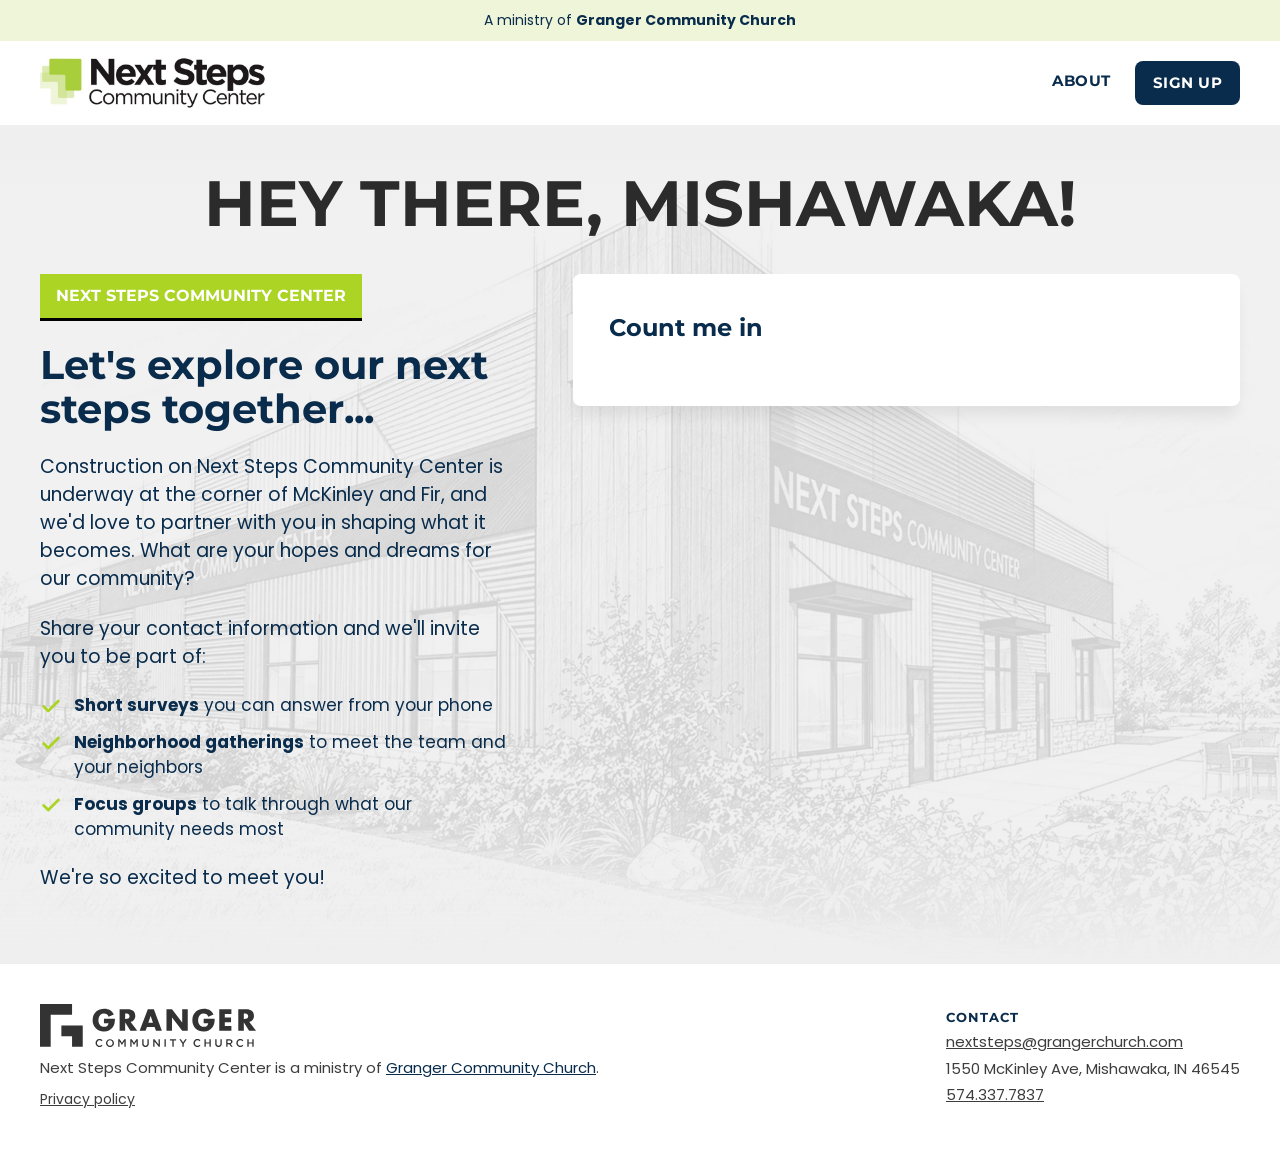
==== commit c8c58fdb: "Reframe About plans as early ideas and add contact email The program list came from the Go & Make: B" ====
--- a/index.html
+++ b/index.html
@@ -104,6 +104,7 @@
     </div>
     <address class="footer-contact">
       <strong>Contact</strong>
+      <a href="mailto:nextsteps@grangerchurch.com">nextsteps@grangerchurch.com</a>
       <span>1550 McKinley Ave, Mishawaka, IN 46545</span>
       <a href="tel:+15743377837">574.337.7837</a>
     </address>
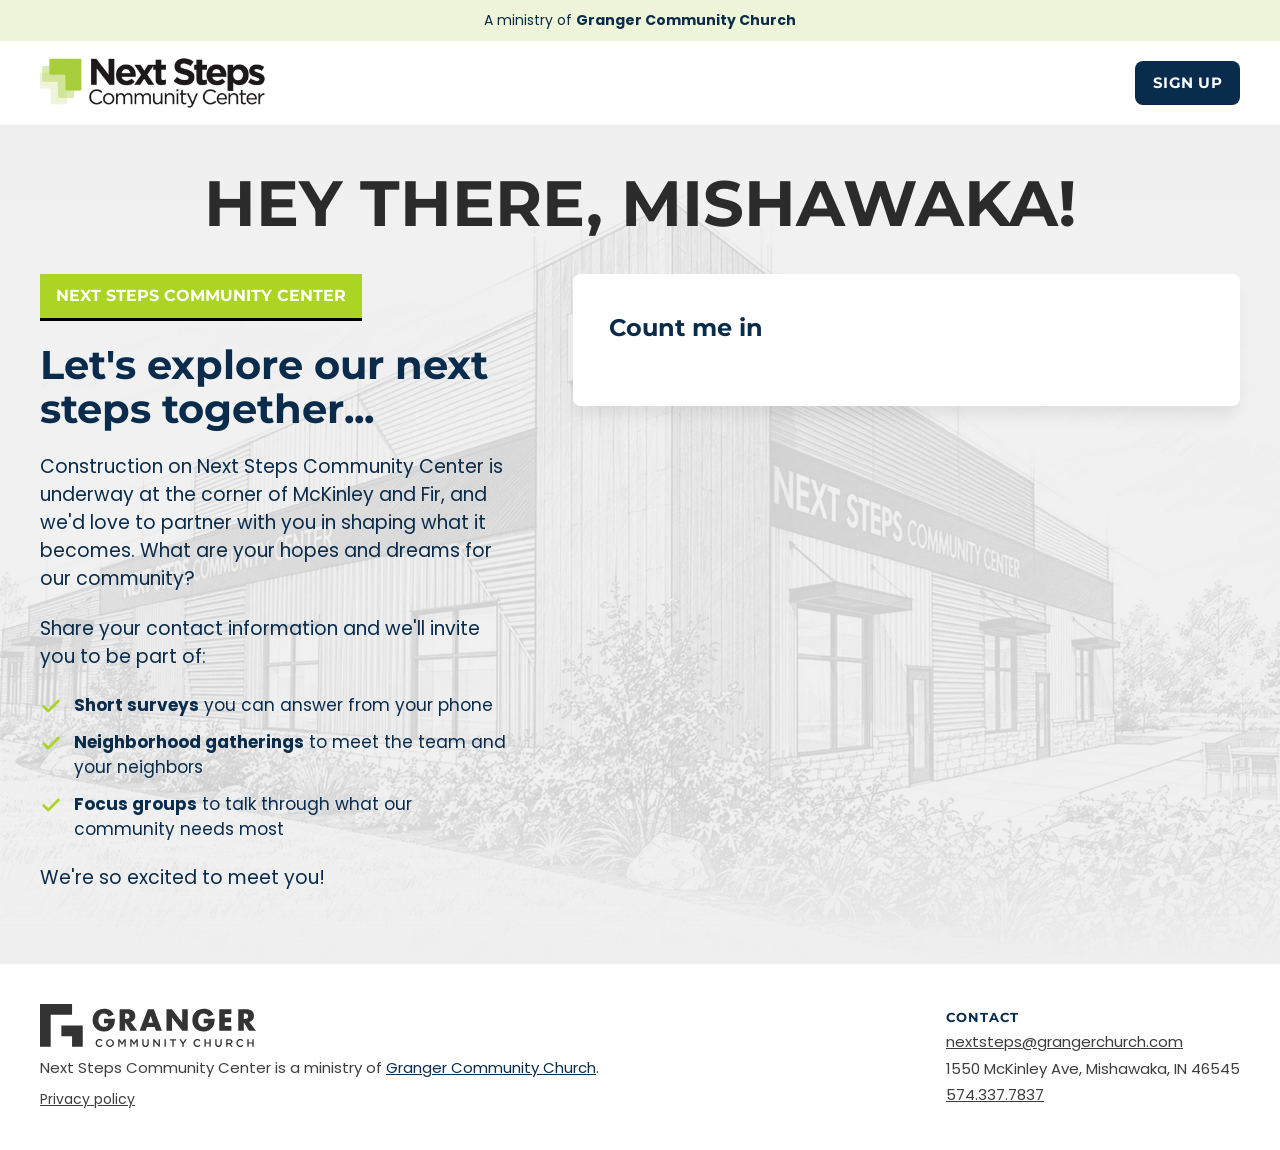
==== commit 0700a2cb: "Hide About page from nav while its copy is reviewed Remove the About link from both headers and mark" ====
--- a/index.html
+++ b/index.html
@@ -27,7 +27,6 @@
   <div class="header-inner">
     <a href="/" class="header-logo" aria-current="page"><img src="assets/nscc-logo.jpg" alt="Next Steps Community Center" width="226" height="52"></a>
     <nav class="nav" aria-label="Main">
-      <a href="/about/">About</a>
       <a href="#sign-up" class="nav-cta">Sign up</a>
     </nav>
   </div>
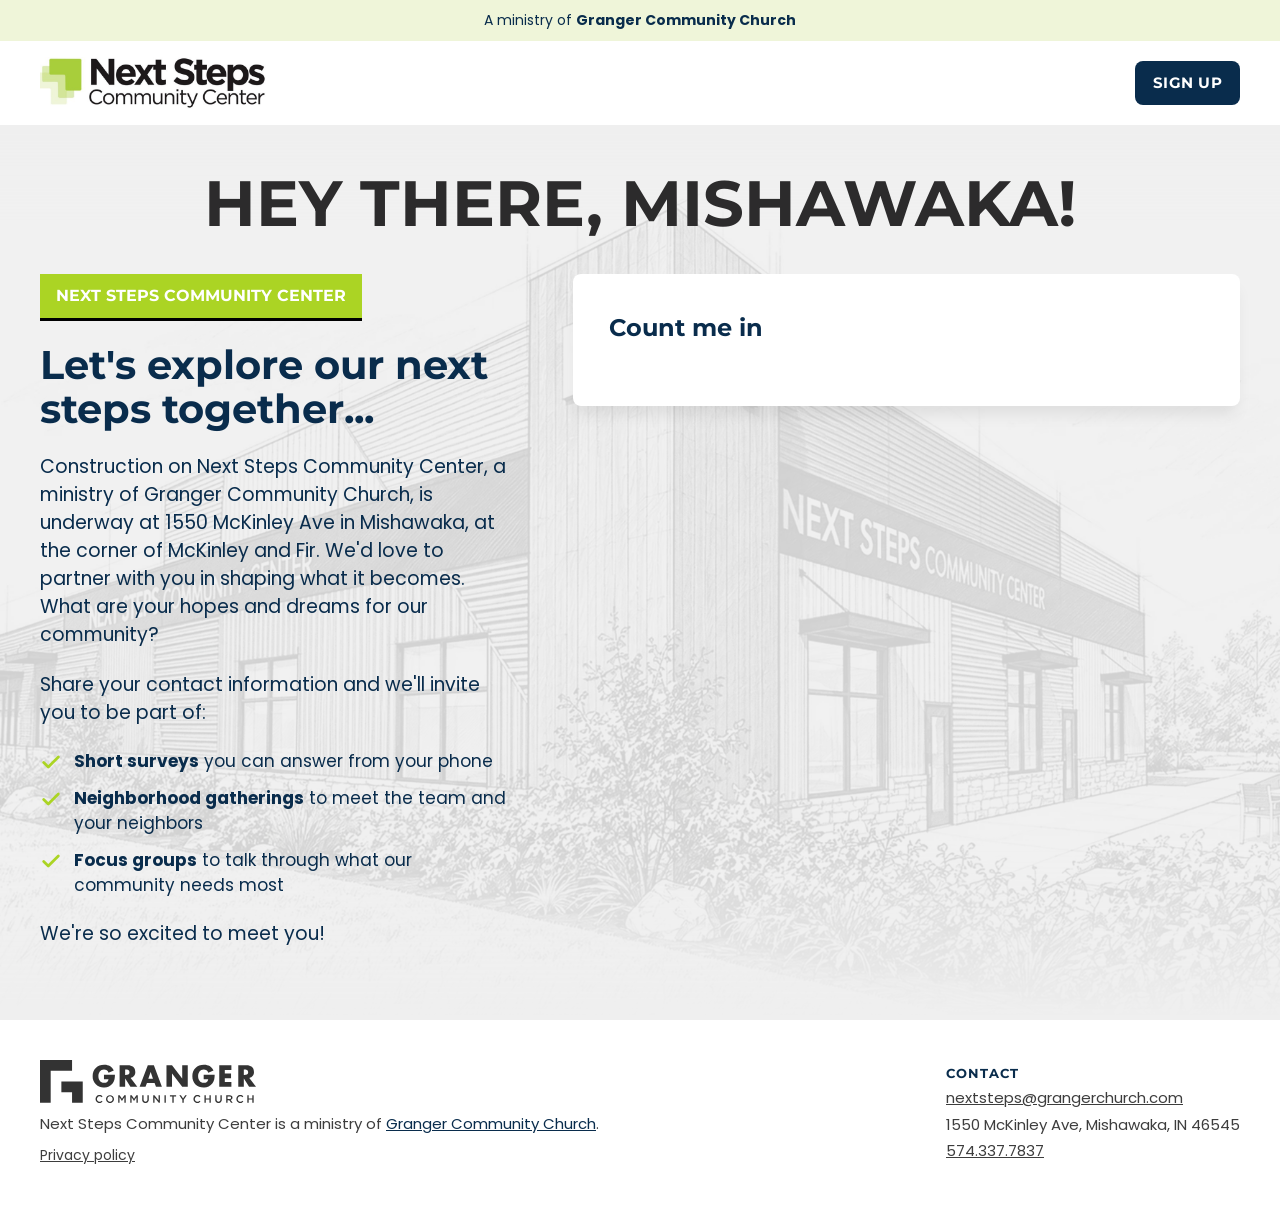
==== commit ff276cd5: "Add home page SEO: title, canonical, share image, structured data - Title: "Next Steps Community Cen" ====
--- a/index.html
+++ b/index.html
@@ -3,12 +3,60 @@
 <head>
 <meta charset="utf-8">
 <meta name="viewport" content="width=device-width, initial-scale=1">
-<title>Hey there, Mishawaka! | Next Steps Community Center</title>
+<title>Next Steps Community Center | Mishawaka, IN</title>
 <meta name="description" content="Construction on Next Steps Community Center is underway in Mishawaka. Share your contact information to join short surveys, neighborhood gatherings and focus groups.">
+<link rel="canonical" href="https://mynextsteps.cc/">
+<meta property="og:site_name" content="Next Steps Community Center">
 <meta property="og:title" content="Hey there, Mishawaka! | Next Steps Community Center">
 <meta property="og:description" content="Help shape what Next Steps Community Center becomes. Join short surveys, neighborhood gatherings and focus groups.">
 <meta property="og:url" content="https://mynextsteps.cc/">
 <meta property="og:type" content="website">
+<meta property="og:locale" content="en_US">
+<meta property="og:image" content="https://mynextsteps.cc/assets/og-image.jpg">
+<meta property="og:image:width" content="1200">
+<meta property="og:image:height" content="630">
+<meta property="og:image:alt" content="Sketch of the Next Steps Community Center building with the words Hey there, Mishawaka!">
+<meta name="twitter:card" content="summary_large_image">
+<script type="application/ld+json">
+{
+  "@context": "https://schema.org",
+  "@graph": [
+    {
+      "@type": "Organization",
+      "@id": "https://mynextsteps.cc/#organization",
+      "name": "Next Steps Community Center",
+      "url": "https://mynextsteps.cc/",
+      "logo": "https://mynextsteps.cc/assets/nscc-logo.jpg",
+      "image": "https://mynextsteps.cc/assets/og-image.jpg",
+      "description": "A community center under construction in Mishawaka, Indiana. A ministry of Granger Community Church.",
+      "email": "nextsteps@grangerchurch.com",
+      "telephone": "+1-574-337-7837",
+      "address": {
+        "@type": "PostalAddress",
+        "streetAddress": "1550 McKinley Ave",
+        "addressLocality": "Mishawaka",
+        "addressRegion": "IN",
+        "postalCode": "46545",
+        "addressCountry": "US"
+      },
+      "areaServed": { "@type": "City", "name": "Mishawaka, Indiana" },
+      "parentOrganization": {
+        "@type": "Church",
+        "name": "Granger Community Church",
+        "url": "https://grangerchurch.com/"
+      }
+    },
+    {
+      "@type": "WebSite",
+      "@id": "https://mynextsteps.cc/#website",
+      "url": "https://mynextsteps.cc/",
+      "name": "Next Steps Community Center",
+      "publisher": { "@id": "https://mynextsteps.cc/#organization" },
+      "inLanguage": "en-US"
+    }
+  ]
+}
+</script>
 <meta name="theme-color" content="#abd424">
 <link rel="icon" href="favicon.svg" type="image/svg+xml">
 <link rel="icon" href="favicon-32.png" type="image/png" sizes="32x32">
@@ -39,7 +87,7 @@
     <section class="intro" aria-labelledby="intro-heading">
       <span class="label">Next Steps Community Center</span>
       <h2 id="intro-heading">Let's explore our next steps together...</h2>
-      <p>Construction on Next Steps Community Center is underway at the corner of McKinley and Fir, and we'd love to partner with you in shaping what it becomes. What are your hopes and dreams for our community?</p>
+      <p>Construction on Next Steps Community Center, a ministry of Granger Community Church, is underway at 1550 McKinley Ave in Mishawaka, at the corner of McKinley and Fir. We'd love to partner with you in shaping what it becomes. What are your hopes and dreams for our community?</p>
       <p>Share your contact information and we'll invite you to be part of:</p>
       <ul class="checks">
         <li><svg width="22" height="22" viewBox="0 0 24 24" fill="none" stroke="#abd424" stroke-width="3" stroke-linecap="round" stroke-linejoin="round" aria-hidden="true"><path d="M4 12.5l5 5L20 6.5"/></svg><span><strong>Short surveys</strong> you can answer from your phone</span></li>
